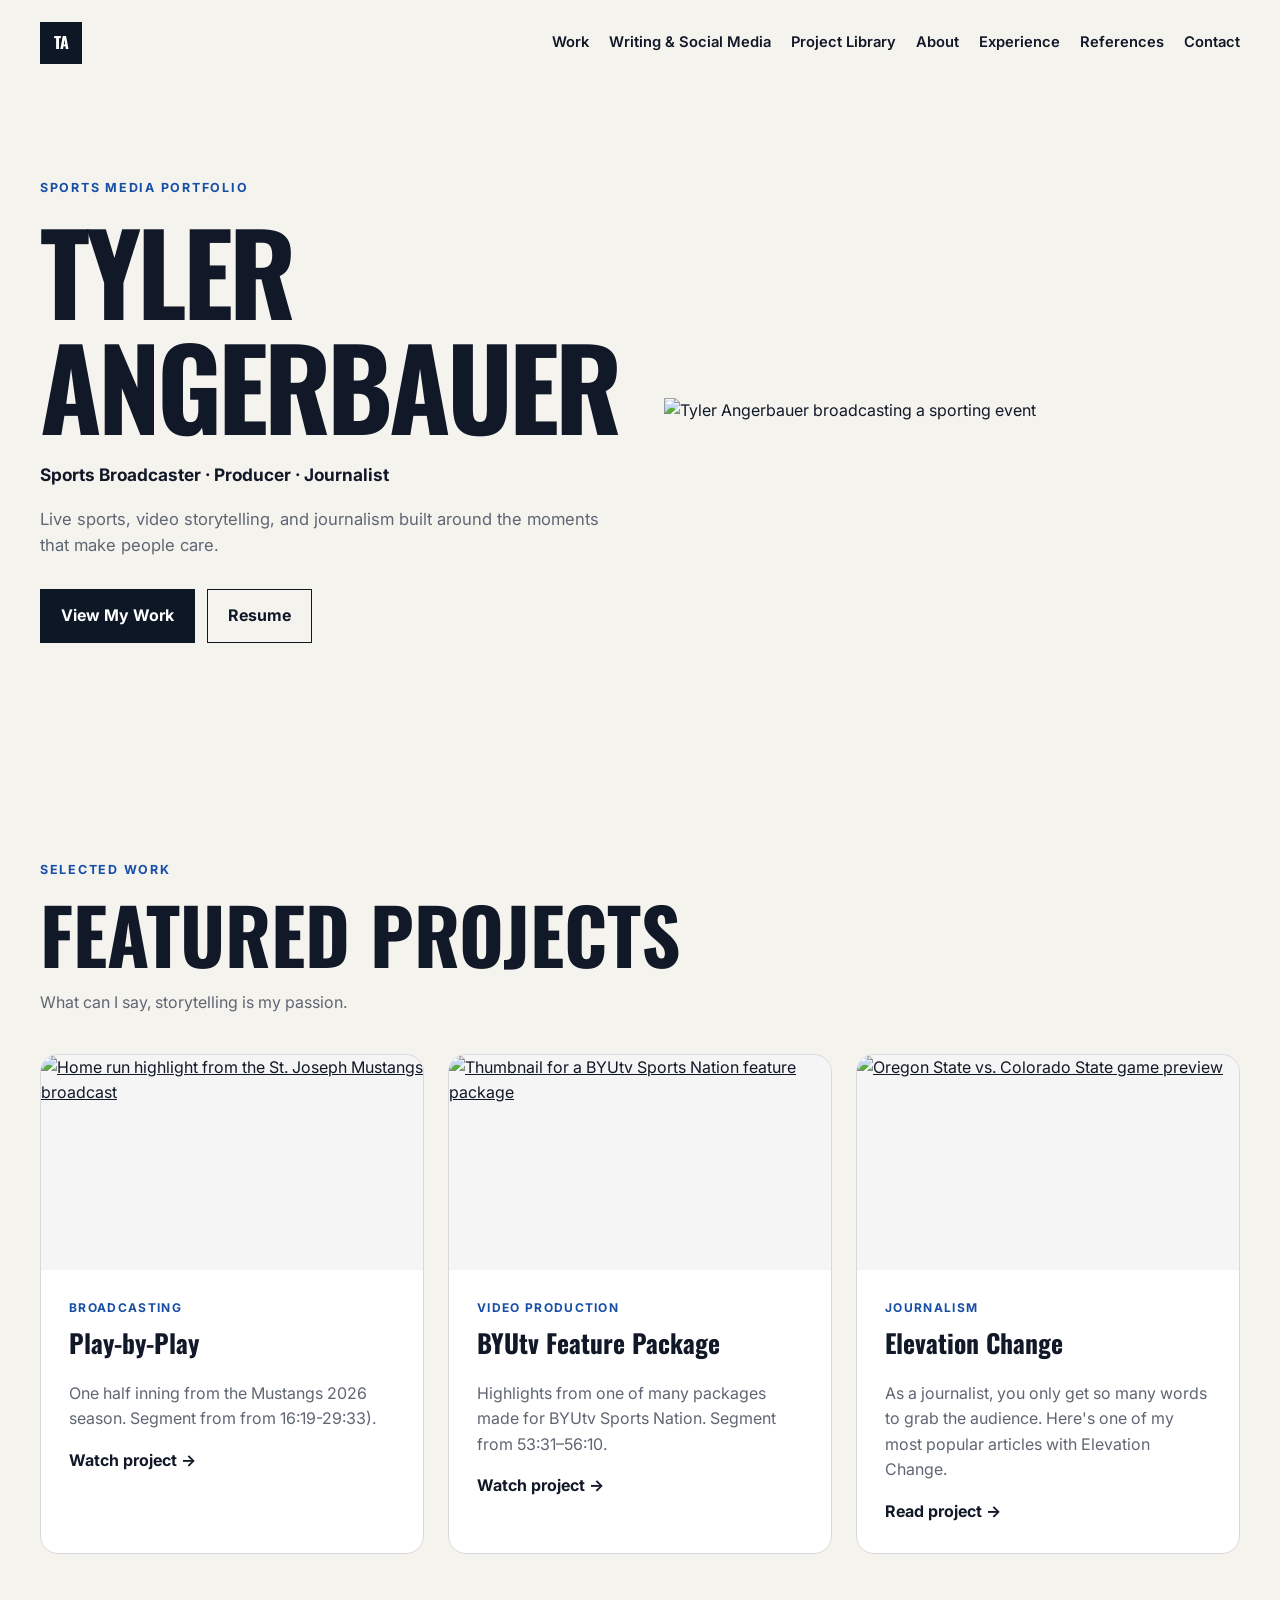
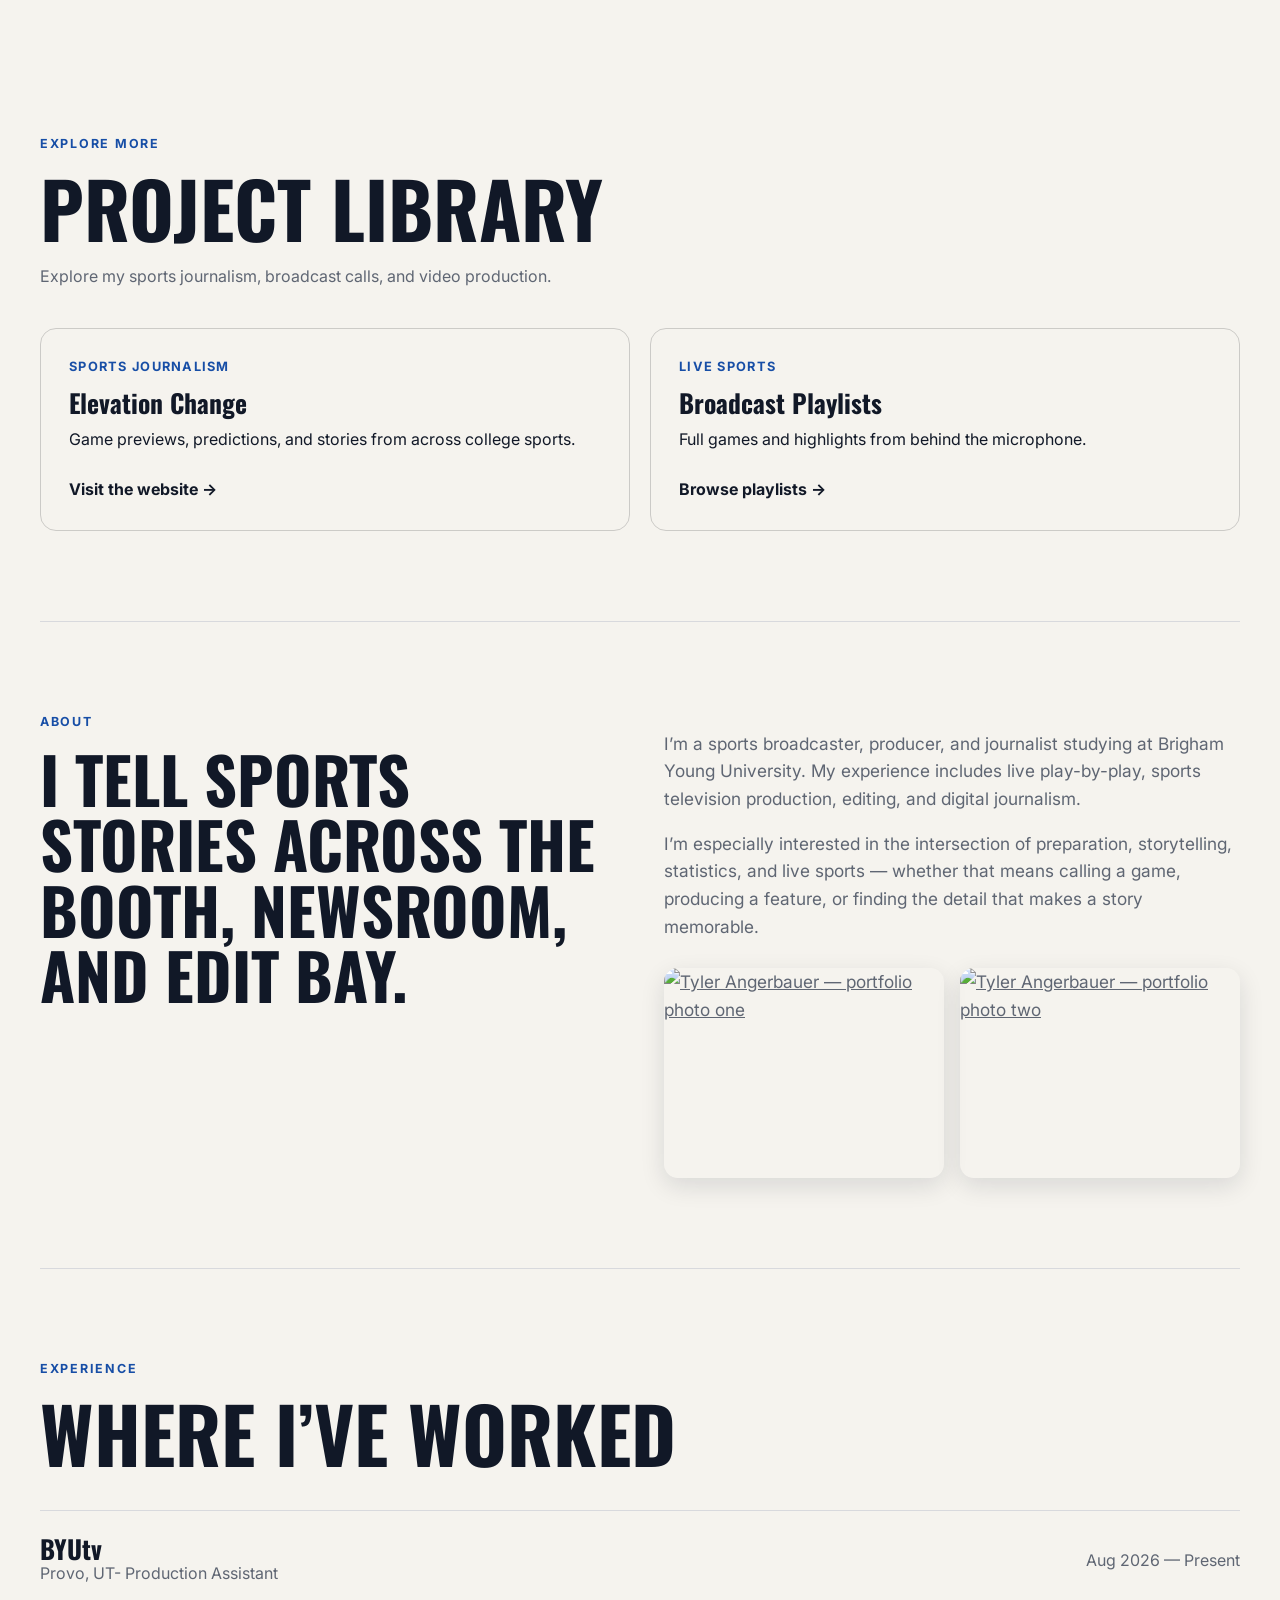
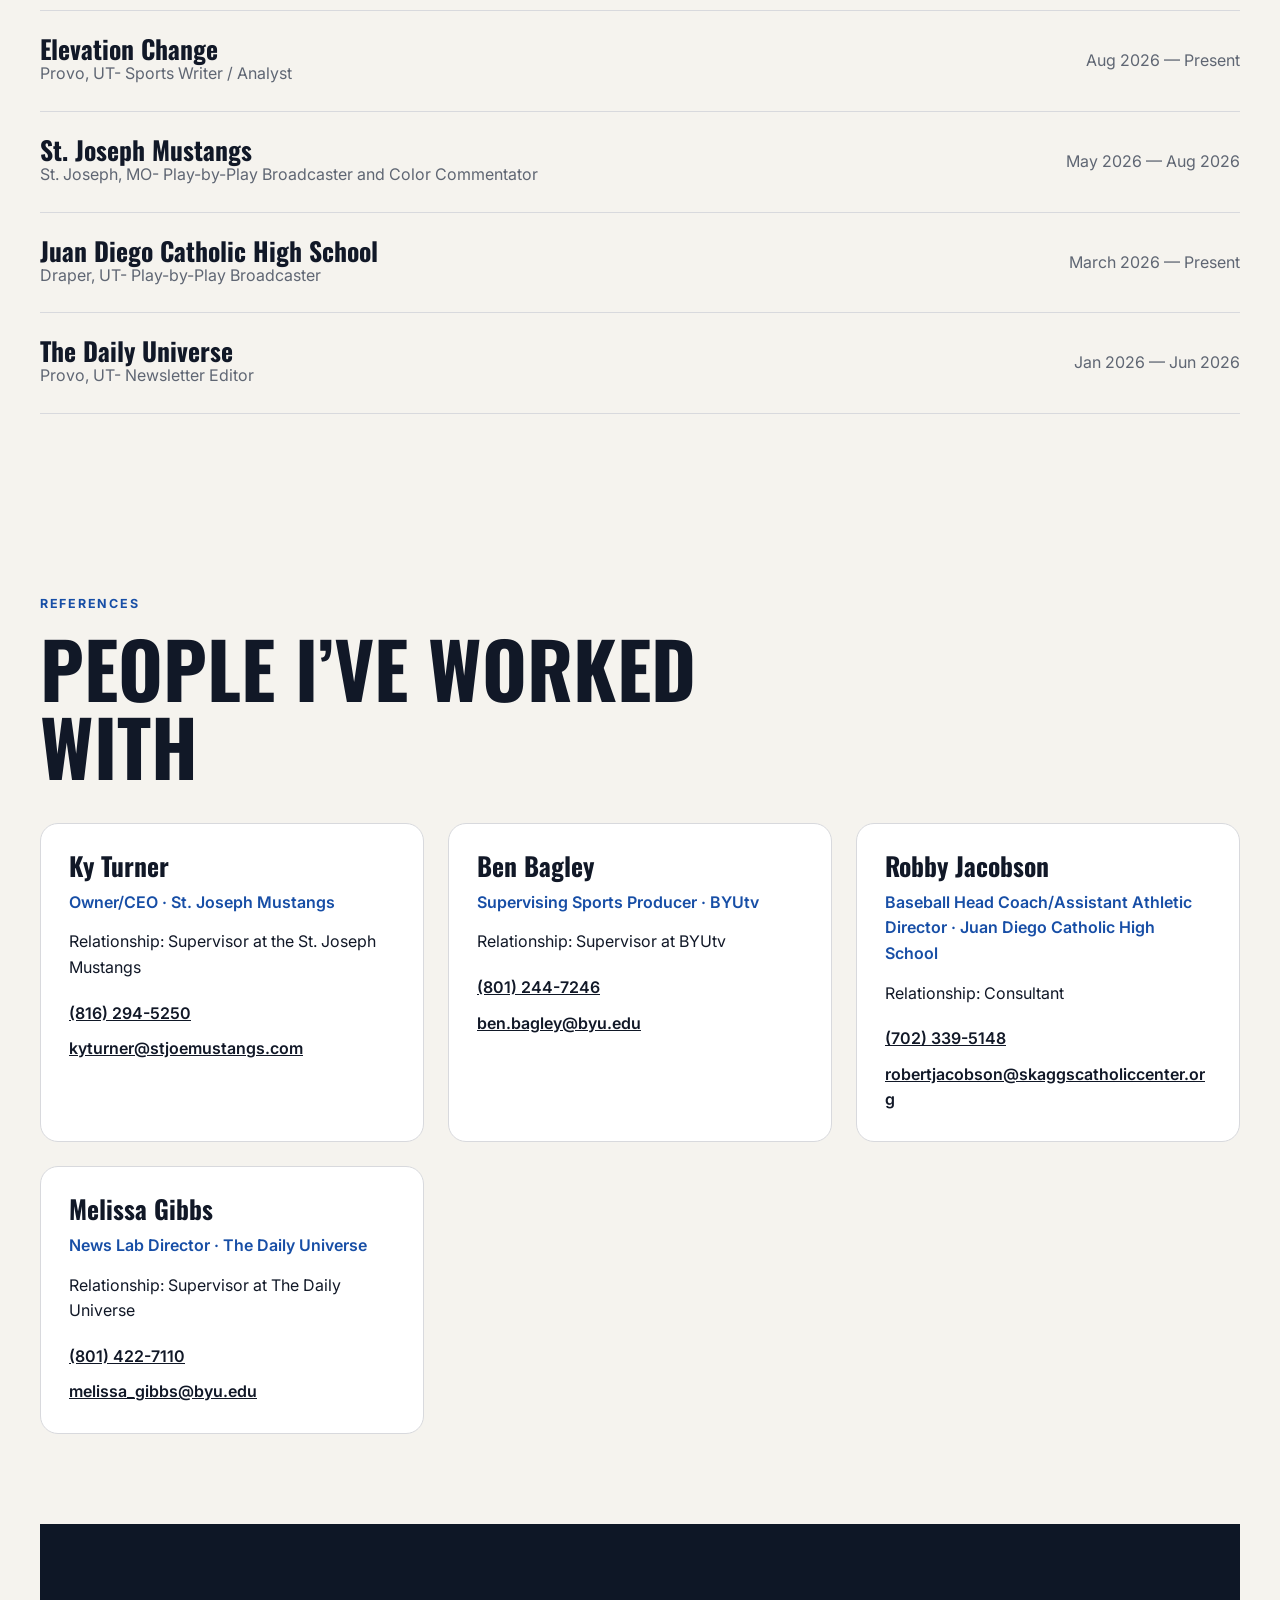
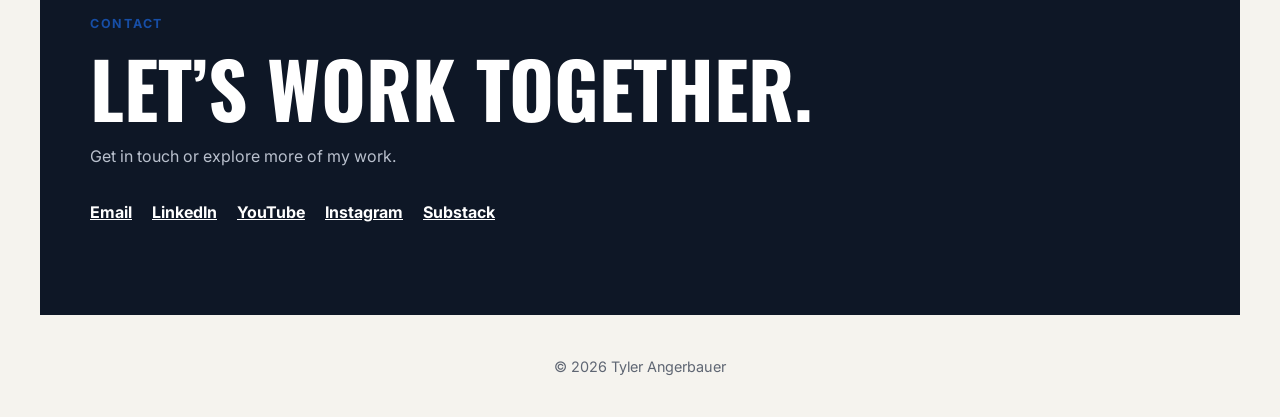
==== index.html @ b4c7467d "Update index.html" ====
<!DOCTYPE html>
<html lang="en">
<head>
  <meta charset="UTF-8" />
  <meta name="viewport" content="width=device-width, initial-scale=1.0" />
  <meta name="description" content="Tyler Angerbauer — sports broadcaster, producer, and journalist." />
  <title>Tyler Angerbauer | Sports Media Portfolio</title>
  <link rel="preconnect" href="https://fonts.googleapis.com">
  <link rel="preconnect" href="https://fonts.gstatic.com" crossorigin>
  <link href="https://fonts.googleapis.com/css2?family=Inter:wght@400;500;600;700&family=Oswald:wght@500;600;700&display=swap" rel="stylesheet">
  <link rel="stylesheet" href="styles.css" />

  <!-- NEW: LAYOUT FIXES AND PROJECT LIBRARY STYLES.
       These load after your existing styles.css. You can leave them here. -->
  <style>
    * { box-sizing: border-box; }
    html { scroll-behavior: smooth; }
    body { margin: 0; }
    main#top, .site-header, body > footer {
      width: min(1200px, calc(100% - 48px));
      max-width: 1200px;
      margin-inline: auto;
    }
    main#top > .section { width: 100%; max-width: none; margin-inline: 0; }
    .site-header { display: flex; align-items: center; justify-content: space-between; gap: 24px; }
    .nav { display: flex; flex-wrap: wrap; gap: 20px; }
    .hero { display: grid; grid-template-columns: minmax(0, 1fr) minmax(0, 1fr); align-items: center; gap: 48px; }
    .hero > * { min-width: 0; }
    img.hero-media { display: block; width: 100%; height: auto; min-height: 0; aspect-ratio: auto; align-self: center; }
    .hero-actions { display: flex; flex-wrap: wrap; gap: 12px; }
    .project-grid { display: grid; grid-template-columns: repeat(3, minmax(0, 1fr)); gap: 24px; }
    .project-grid > .project-card { min-width: 0; grid-column: auto; grid-row: auto; }
    .project-card > a { display: block; }
    img.project-image { display: block; width: 100%; height: auto; min-height: 0; aspect-ratio: 16 / 9; object-fit: contain; background: rgba(127,127,127,.08); }
    .about { display: grid; grid-template-columns: minmax(0, 1fr) minmax(0, 1fr); gap: 48px; }
    .library-grid { display: grid; grid-template-columns: repeat(2, minmax(0, 1fr)); gap: 20px; }
    .library-card { display: flex; flex-direction: column; align-items: flex-start; gap: 12px; padding: 28px; border: 1px solid rgba(127,127,127,.35); border-radius: 16px; }
    .library-card h3, .library-card p { margin: 0; }
    .library-card .project-type { font-size: .8rem; text-transform: uppercase; letter-spacing: .1em; }
    .library-card .text-link { margin-top: auto; padding-top: 12px; }
    .pending-link { opacity: .65; font-size: .9rem; }
    .contact-links { display: flex; flex-wrap: wrap; gap: 20px; }
    section[id] { scroll-margin-top: 100px; }
    @media (max-width: 820px) {
      main#top, .site-header, body > footer { width: calc(100% - 32px); }
      .hero, .about { grid-template-columns: 1fr; gap: 28px; }
      .project-grid, .library-grid { grid-template-columns: 1fr; }
      .site-header { flex-wrap: wrap; gap: 16px; }
      .nav { gap: 14px; }
      .library-card { padding: 24px; }
      img.hero-media { height: auto; aspect-ratio: auto; }
    }
    @media (prefers-reduced-motion: reduce) { html { scroll-behavior: auto; } }
    /* Three featured projects across on desktop */
#work .project-grid {
  display: grid;
  grid-template-columns: repeat(3, minmax(0, 1fr));
  gap: 24px;
}

#work .project-card {
  display: block;
  grid-column: auto;
  min-width: 0;
}

/* Fill each thumbnail frame by cropping the image */
#work img.project-image {
  width: 100%;
  height: auto;
  min-height: 0;
  aspect-ratio: 16 / 9;
  object-fit: cover;
  object-position: center;
}

/* Stack the projects on phones */
@media (max-width: 820px) {
  #work .project-grid {
    grid-template-columns: 1fr;
  }
}
  </style>
</head>
<body>
  <header class="site-header">
    <a class="brand" href="#top">TA</a>
    <nav class="nav" aria-label="Primary navigation">
      <a href="#work">Work</a>
      <!-- NEW: navigation link to the project library -->
      <a href="samples.html">Writing & Social Media</a>
      <a href="#library">Project Library</a>
      <a href="#about">About</a>
      <a href="#experience">Experience</a>
      <a href="#references">References</a>
      <a href="#contact">Contact</a>
    </nav>
  </header>

  <main id="top">
    <section class="hero section">
      <div class="hero-copy">
        <p class="eyebrow">Sports Media Portfolio</p>
        <h1>Tyler<br>Angerbauer</h1>
        <p class="hero-title">Sports Broadcaster · Producer · Journalist</p>
        <p class="hero-text">Live sports, video storytelling, and journalism built around the moments that make people care.</p>
        <div class="hero-actions">
          <a class="button primary" href="#work">View My Work</a>
          <a class="button secondary" href="Tyler-Angerbauer-Resume (6).pdf" target="_blank" rel="noopener noreferrer">Resume</a>
        </div>
      </div>
      <img class="hero-media" src="images/broadcaster.JPEG" alt="Tyler Angerbauer broadcasting a sporting event">
    </section><!-- FIXED: the hero ends here -->

    <section class="section" id="work">
      <div class="section-heading">
        <p class="eyebrow">Selected Work</p>
        <h2>Featured Projects</h2>
        <p>What can I say, storytelling is my passion.</p>
      </div>
      <div class="project-grid">
        <article class="project-card">
          <a href="https://www.youtube.com/live/yEDp2DZq9nQ?si=alsroyBDhRpE-U74&amp;t=1580" target="_blank" rel="noopener noreferrer">
            <img class="project-image" src="images/HR Trot.jpg" alt="Home run highlight from the St. Joseph Mustangs broadcast" loading="lazy">
          </a>
          <div class="project-copy">
            <p class="project-type">Broadcasting</p>
            <h3>Play-by-Play</h3>
            <p>One half inning from the Mustangs 2026 season. Segment from from 16:19-29:33).</p>
            <a href="https://www.youtube.com/live/yEDp2DZq9nQ?si=alsroyBDhRpE-U74&amp;t=1580" class="text-link" target="_blank" rel="noopener noreferrer">Watch project →</a>
          </div>
        </article>
        <article class="project-card">
          <a href="https://www.byutv.org/2ef67cce-7d24-4460-8469-f6d0db3b4888/could-college-gameday-be-coming-back-to-provo?player-open=true&amp;content-id=2ef67cce-7d24-4460-8469-f6d0db3b4888" target="_blank" rel="noopener noreferrer">
            <img class="project-image" src="Big12PR.png" alt="Thumbnail for a BYUtv Sports Nation feature package" loading="lazy">
          </a>
          <div class="project-copy">
            <p class="project-type">Video Production</p>
            <h3>BYUtv Feature Package</h3>
            <p>Highlights from one of many packages made for BYUtv Sports Nation. Segment from 53:31–56:10.</p>
            <a href="https://www.byutv.org/2ef67cce-7d24-4460-8469-f6d0db3b4888/could-college-gameday-be-coming-back-to-provo?player-open=true&amp;content-id=2ef67cce-7d24-4460-8469-f6d0db3b4888" class="text-link" target="_blank" rel="noopener noreferrer">Watch project →</a>
          </div>
        </article>
        <article class="project-card">
          <a href="https://elevationchange.co/game-of-the-week-oregon-state-colorado-state.html" target="_blank" rel="noopener noreferrer">
            <img class="project-image" src="Dam vs Ram.png" alt="Oregon State vs. Colorado State game preview" loading="lazy">
          </a>
          <div class="project-copy">
            <p class="project-type">Journalism</p>
            <h3>Elevation Change</h3>
            <p>As a journalist, you only get so many words to grab the audience. Here's one of my most popular articles with Elevation Change.</p>
            <a href="https://elevationchange.co/game-of-the-week-oregon-state-colorado-state.html" class="text-link" target="_blank" rel="noopener noreferrer">Read project →</a>
          </div>
        </article>
      </div>
    </section><!-- FIXED: Featured Projects ends here -->

    <!-- NEW SECTION: PROJECT LIBRARY. Edit these cards to update your links.
         To add a project, copy one complete <article> ... </article> block. -->
    <section class="section" id="library">
      <div class="section-heading">
        <p class="eyebrow">Explore More</p>
        <h2>Project Library</h2>
        <p>Explore my sports journalism, broadcast calls, and video production.</p>
      </div>
      <div class="library-grid">
        <article class="library-card">
          <p class="project-type">Sports Journalism</p>
          <h3>Elevation Change</h3>
          <p>Game previews, predictions, and stories from across college sports.</p>
          <a class="text-link" href="https://elevationchange.co/" target="_blank" rel="noopener noreferrer">Visit the website →</a>
        </article>
        <!-- <article class="library-card">
          <p class="project-type">Broadcasting</p>
          <h3>Demo Reel</h3>
          <p>A selection of my play-by-play calls and sports storytelling.</p>
           EDIT: Once your reel is ready, replace the span below with:
          <a class="text-link" href="PASTE_YOUR_DEMO_REEL_URL_HERE" target="_blank" rel="noopener noreferrer">Watch my reel →</a>
          
          <span class="pending-link">Reel coming soon</span> -->
        </article>
        <article class="library-card">
          <p class="project-type">Live Sports</p>
          <h3>Broadcast Playlists</h3>
          <p>Full games and highlights from behind the microphone.</p>
          <!-- EDIT: Replace the href below with your specific YouTube playlist URL.
               Until then, this opens the playlists tab on your channel. -->
          <a class="text-link" href="https://www.youtube.com/@tylerangerbauer/playlists" target="_blank" rel="noopener noreferrer">Browse playlists →</a>
        </article>
        <!-- <article class="library-card">
          <p class="project-type">Video Production</p>
          <h3>Production Playlist</h3>
          <p>Television packages, features, and editing work.</p>
           EDIT: Replace this span with the link below once you have a playlist:
          <a class="text-link" href="PASTE_YOUR_PRODUCTION_PLAYLIST_URL_HERE" target="_blank" rel="noopener noreferrer">Watch production work →</a>
          
          <span class="pending-link">Playlist coming soon</span> -->
        </article>
      </div>
    </section>
    <!-- END OF NEW PROJECT LIBRARY -->

<section class="section about" id="about">
  <div>
    <p class="eyebrow">About</p>
    <h2>I tell sports stories across the booth, newsroom, and edit bay.</h2>
  </div>

  <div class="about-copy">
    <p>
      I’m a sports broadcaster, producer, and journalist studying at
      Brigham Young University. My experience includes live play-by-play,
      sports television production, editing, and digital journalism.
    </p>

    <p>
      I’m especially interested in the intersection of preparation,
      storytelling, statistics, and live sports — whether that means
      calling a game, producing a feature, or finding the detail that
      makes a story memorable.
    </p>

    <!-- NEW: Photos below the About text -->
    <div class="about-photos">
      <a
        href="images/_DSC0718.jpeg"
        target="_blank"
        rel="noopener noreferrer"
        aria-label="Open first photo at full size"
      >
        <img
          src="images/_DSC0718.jpeg"
          alt="Tyler Angerbauer — portfolio photo one"
          loading="lazy"
        >
      </a>

      <a
        href="_DSC0731.jpg"
        target="_blank"
        rel="noopener noreferrer"
        aria-label="Open second photo at full size"
      >
        <img
          src="_DSC0731.jpg"
          alt="Tyler Angerbauer — portfolio photo two"
          loading="lazy"
        >
      </a>
    </div>
  </div>
</section>

    <section class="section" id="experience">
      <div class="section-heading">
        <p class="eyebrow">Experience</p>
        <h2>Where I’ve Worked</h2>
      </div>
      <div class="experience-list">
        <div class="experience-item"><div><h3>BYUtv</h3><p>Provo, UT- Production Assistant</p></div><span>Aug 2026 — Present</span></div>
        <div class="experience-item"><div><h3>Elevation Change</h3><p>Provo, UT- Sports Writer / Analyst</p></div><span>Aug 2026 — Present</span></div>
        <div class="experience-item"><div><h3>St. Joseph Mustangs</h3><p>St. Joseph, MO- Play-by-Play Broadcaster and Color Commentator</p></div><span>May 2026 — Aug 2026</span></div>
        <div class="experience-item"><div><h3>Juan Diego Catholic High School</h3><p>Draper, UT- Play-by-Play Broadcaster</p></div><span>March 2026 — Present</span></div>
        <div class="experience-item"><div><h3>The Daily Universe</h3><p>Provo, UT- Newsletter Editor</p></div><span>Jan 2026 — Jun 2026</span></div>
      </div>
    </section>

    <!-- REFERENCES SECTION -->
<section class="section" id="references">
  <div class="section-heading">
    <p class="eyebrow">References</p>
    <h2>People I’ve Worked With</h2>
  </div>

  <div class="references-grid">
    <!-- Reference 1 -->
    <article class="reference-card">
      <h3>Ky Turner</h3>
      <p class="reference-role">Owner/CEO · St. Joseph Mustangs</p>
      <p>Relationship: Supervisor at the St. Joseph Mustangs</p>

      <address>
        <a href="tel:+18015550123">(816) 294-5250</a>
        <a href="mailto:reference@example.com">
          kyturner@stjoemustangs.com
        </a>
      </address>
    </article>

    <!-- Reference 2 -->
    <article class="reference-card">
      <h3>Ben Bagley</h3>
      <p class="reference-role">Supervising Sports Producer · BYUtv</p>
      <p>Relationship: Supervisor at BYUtv</p>

      <address>
        <a href="tel:+18015550124">(801) 244-7246</a>
        <a href="mailto:reference2@example.com">
          ben.bagley@byu.edu
        </a>
      </address>
    </article>

    <!-- Reference 3 -->
    <article class="reference-card">
      <h3>Robby Jacobson</h3>
      <p class="reference-role">Baseball Head Coach/Assistant Athletic Director · Juan Diego Catholic High School</p>
      <p>Relationship: Consultant</p>

      <address>
        <a href="tel:+18015550125">(702) 339-5148</a>
        <a href="mailto:reference3@example.com">
          robertjacobson@skaggscatholiccenter.org
        </a>
      </address>
    </article>
    
     <!-- Reference 4 -->
    <article class="reference-card">
      <h3>Melissa Gibbs</h3>
      <p class="reference-role">News Lab Director · The Daily Universe</p>
      <p>Relationship: Supervisor at The Daily Universe</p>

      <address>
        <a href="tel:+18015550124">(801) 422-7110</a>
        <a href="mailto:reference2@example.com">
          melissa_gibbs@byu.edu
        </a>
      </address>
    </article>
  </div>
</section>

    <section class="section contact" id="contact">
      <p class="eyebrow">Contact</p>
      <h2>Let’s work together.</h2>
      <p>Get in touch or explore more of my work.</p>
      <div class="contact-links">
        <!-- FIXED: email links need mailto: -->
        <a href="mailto:ty.angerbauer@gmail.com">Email</a>
        <a href="https://www.linkedin.com/in/tyler-angerbauer-a2baa5304/" target="_blank" rel="noopener noreferrer">LinkedIn</a>
        <a href="https://www.youtube.com/@tylerangerbauer" target="_blank" rel="noopener noreferrer">YouTube</a>
        <a href="https://www.instagram.com/ty.angerbauer/" target="_blank" rel="noopener noreferrer">Instagram</a>
        <a href="https://substack.com/@tylerangerbauer" target="_blank" rel="noopener noreferrer">Substack</a>
      </div>
    </section>
  </main>
  <footer><p>© <span id="year"></span> Tyler Angerbauer</p></footer>
  <script src="script.js"></script>
  <script>document.getElementById('year').textContent = new Date().getFullYear();</script>
</body>
</html>
<!-- Portfolio ready for publishing -->
---- styles.css ----
/* =========================================================
   TYLER ANGERBAUER PORTFOLIO
   Most visual changes can be made in the VARIABLES section.
   ========================================================= */

:root {
  --bg: #f5f3ee;
  --surface: #ffffff;
  --text: #111827;
  --muted: #5f6673;
  --accent: #174ea6;
  --line: #d8d9dd;
  --dark: #0e1726;
  --max-width: 1180px;
  --radius: 18px;
}

* {
  box-sizing: border-box;
}

html {
  scroll-behavior: smooth;
}

body {
  margin: 0;
  background: var(--bg);
  color: var(--text);
  font-family: "Inter", Arial, sans-serif;
  line-height: 1.6;
}

a {
  color: inherit;
}

img {
  max-width: 100%;
  display: block;
}

.site-header {
  width: min(calc(100% - 40px), var(--max-width));
  margin: 0 auto;
  padding: 22px 0;
  display: flex;
  align-items: center;
  justify-content: space-between;
  position: relative;
  z-index: 10;
}

.brand {
  width: 42px;
  height: 42px;
  display: grid;
  place-items: center;
  background: var(--dark);
  color: white;
  text-decoration: none;
  font-family: "Oswald", sans-serif;
  font-weight: 700;
}

.nav {
  display: flex;
  gap: 28px;
}

.nav a {
  text-decoration: none;
  font-size: 0.92rem;
  font-weight: 600;
}

.section {
  width: min(calc(100% - 40px), var(--max-width));
  margin: 0 auto;
  padding: 90px 0;
}

.hero {
  min-height: 76vh;
  display: grid;
  grid-template-columns: 1.05fr 0.95fr;
  align-items: center;
  gap: 64px;
  padding-top: 55px;
}

.eyebrow {
  margin: 0 0 14px;
  text-transform: uppercase;
  letter-spacing: 0.14em;
  font-size: 0.78rem;
  font-weight: 700;
  color: var(--accent);
}

h1,
h2,
h3 {
  font-family: "Oswald", Arial, sans-serif;
  margin-top: 0;
  line-height: 1.02;
}

h1 {
  margin-bottom: 20px;
  font-size: clamp(7rem, 4.8vw, 4rem);
  text-transform: uppercase;
  letter-spacing: -0.035em;
}

h2 {
  margin-bottom: 18px;
  font-size: clamp(2.6rem, 6vw, 4.8rem);
  text-transform: uppercase;
}

h3 {
  font-size: 1.6rem;
}

.hero-title {
  font-weight: 700;
  font-size: 1.08rem;
}

.hero-text {
  max-width: 580px;
  color: var(--muted);
  font-size: 1.04rem;
}

.hero-actions {
  display: flex;
  flex-wrap: wrap;
  gap: 12px;
  margin-top: 30px;
}

.button {
  display: inline-block;
  padding: 13px 20px;
  border: 1px solid var(--dark);
  text-decoration: none;
  font-weight: 700;
  transition: 0.2s ease;
}

.button.primary {
  background: var(--dark);
  color: white;
}

.button:hover {
  transform: translateY(-2px);
}

.placeholder-media {
  display: grid;
  place-items: center;
  min-height: 360px;
  padding: 30px;
  text-align: center;
  background:
    linear-gradient(135deg, rgba(23,78,166,0.12), rgba(14,23,38,0.08)),
    var(--surface);
  border: 1px solid var(--line);
  color: var(--muted);
}

.hero-media {
  aspect-ratio: 4 / 5;
}

.section-heading {
  max-width: 720px;
  margin-bottom: 38px;
}

.section-heading > p:last-child {
  color: var(--muted);
}

.project-grid {
  display: grid;
  grid-template-columns: repeat(2, 1fr);
  gap: 24px;
}

.project-card {
  overflow: hidden;
  background: var(--surface);
  border: 1px solid var(--line);
  border-radius: var(--radius);
}

.project-card.featured {
  grid-column: span 2;
  display: grid;
  grid-template-columns: 1.25fr 0.75fr;
}

.project-image {
  min-height: 260px;
}

.project-card.featured .project-image {
  min-height: 430px;
}

.project-copy {
  padding: 28px;
}

.project-type {
  margin-top: 0;
  color: var(--accent);
  text-transform: uppercase;
  letter-spacing: 0.11em;
  font-size: 0.75rem;
  font-weight: 700;
}

.project-copy p:not(.project-type) {
  color: var(--muted);
}

.text-link {
  font-weight: 700;
  text-decoration: none;
}

.category-grid {
  margin-top: 65px;
  display: grid;
  grid-template-columns: repeat(3, 1fr);
  gap: 1px;
  background: var(--line);
  border: 1px solid var(--line);
}

.category-card {
  padding: 35px;
  background: var(--bg);
}

.category-number {
  display: block;
  margin-bottom: 40px;
  color: var(--accent);
  font-weight: 700;
}

.category-card p {
  color: var(--muted);
}

.about {
  border-top: 1px solid var(--line);
  border-bottom: 1px solid var(--line);
  display: grid;
  grid-template-columns: 1fr 1fr;
  gap: 70px;
}

.about h2 {
  font-size: clamp(2.6rem, 5vw, 4.2rem);
}

.about-copy {
  font-size: 1.08rem;
  color: var(--muted);
}

.experience-list {
  border-top: 1px solid var(--line);
}

.experience-item {
  display: flex;
  align-items: center;
  justify-content: space-between;
  gap: 30px;
  padding: 24px 0;
  border-bottom: 1px solid var(--line);
}

.experience-item h3,
.experience-item p {
  margin: 0;
}

.experience-item p,
.experience-item span {
  color: var(--muted);
}

.contact {
  background: var(--dark);
  color: white;
  width: 100%;
  max-width: none;
  padding-left: max(20px, calc((100vw - var(--max-width)) / 2));
  padding-right: max(20px, calc((100vw - var(--max-width)) / 2));
}

.contact p:not(.eyebrow) {
  color: #b9c0cd;
}

.contact-links {
  display: flex;
  flex-wrap: wrap;
  gap: 22px;
  margin-top: 30px;
}

.contact-links a {
  color: white;
  font-weight: 700;
}

footer {
  padding: 25px 20px;
  text-align: center;
  color: var(--muted);
  font-size: 0.9rem;
}

@media (max-width: 820px) {
  .nav {
    gap: 15px;
    font-size: 0.84rem;
  }

  .hero,
  .about {
    grid-template-columns: 1fr;
  }

  .hero {
    gap: 36px;
  }

  .hero-media {
    aspect-ratio: 16 / 10;
  }

  .project-grid,
  .category-grid {
    grid-template-columns: 1fr;
  }

  .project-card.featured {
    grid-column: auto;
    grid-template-columns: 1fr;
  }

  .project-card.featured .project-image {
    min-height: 280px;
  }
}

@media (max-width: 560px) {
  .site-header {
    align-items: flex-start;
  }

  .nav {
    display: grid;
    grid-template-columns: repeat(2, auto);
    gap: 6px 14px;
  }

  .section {
    padding: 65px 0;
  }

  h1 {
    font-size: 4rem;
  }

  .experience-item {
    align-items: flex-start;
    flex-direction: column;
    gap: 5px;
  }
}
/* Photos beneath the About text */
.about-photos {
  display: grid;
  grid-template-columns: repeat(2, minmax(0, 1fr));
  gap: 16px;
  margin-top: 28px;
}

.about-photos a {
  display: block;
  overflow: hidden;
  border-radius: 14px;
  box-shadow: 0 8px 24px rgba(14, 23, 38, 0.12);
}

.about-photos img {
  display: block;
  width: 100%;
  height: auto;
  transition: transform 0.25s ease;
}

.about-photos a:hover img {
  transform: scale(1.04);
}

.about-photos a:focus-visible {
  outline: 3px solid var(--accent);
  outline-offset: 4px;
}

@media (max-width: 560px) {
  .about-photos {
    grid-template-columns: 1fr;
  }
}

@media (prefers-reduced-motion: reduce) {
  .about-photos img {
    transition: none;
  }

  .about-photos a:hover img {
    transform: none;
  }
}
.about-photos a {
  aspect-ratio: 4 / 3;
}

.about-photos img {
  width: 100%;
  height: 100%;
  object-fit: cover;
  object-position: center;
}
.references-grid {
  display: grid;
  grid-template-columns: repeat(3, minmax(0, 1fr));
  gap: 24px;
}

.reference-card {
  min-width: 0;
  padding: 28px;
  background: var(--surface);
  border: 1px solid var(--line);
  border-radius: var(--radius);
}

.reference-card h3 {
  margin-bottom: 12px;
}

.reference-role {
  color: var(--accent);
  font-weight: 600;
}

.reference-card p {
  margin: 0 0 14px;
}

.reference-card address {
  display: flex;
  flex-direction: column;
  gap: 10px;
  margin-top: 20px;
  font-style: normal;
}

.reference-card address a {
  font-weight: 600;
  overflow-wrap: anywhere;
}

@media (max-width: 820px) {
  .references-grid {
    grid-template-columns: 1fr;
  }
}
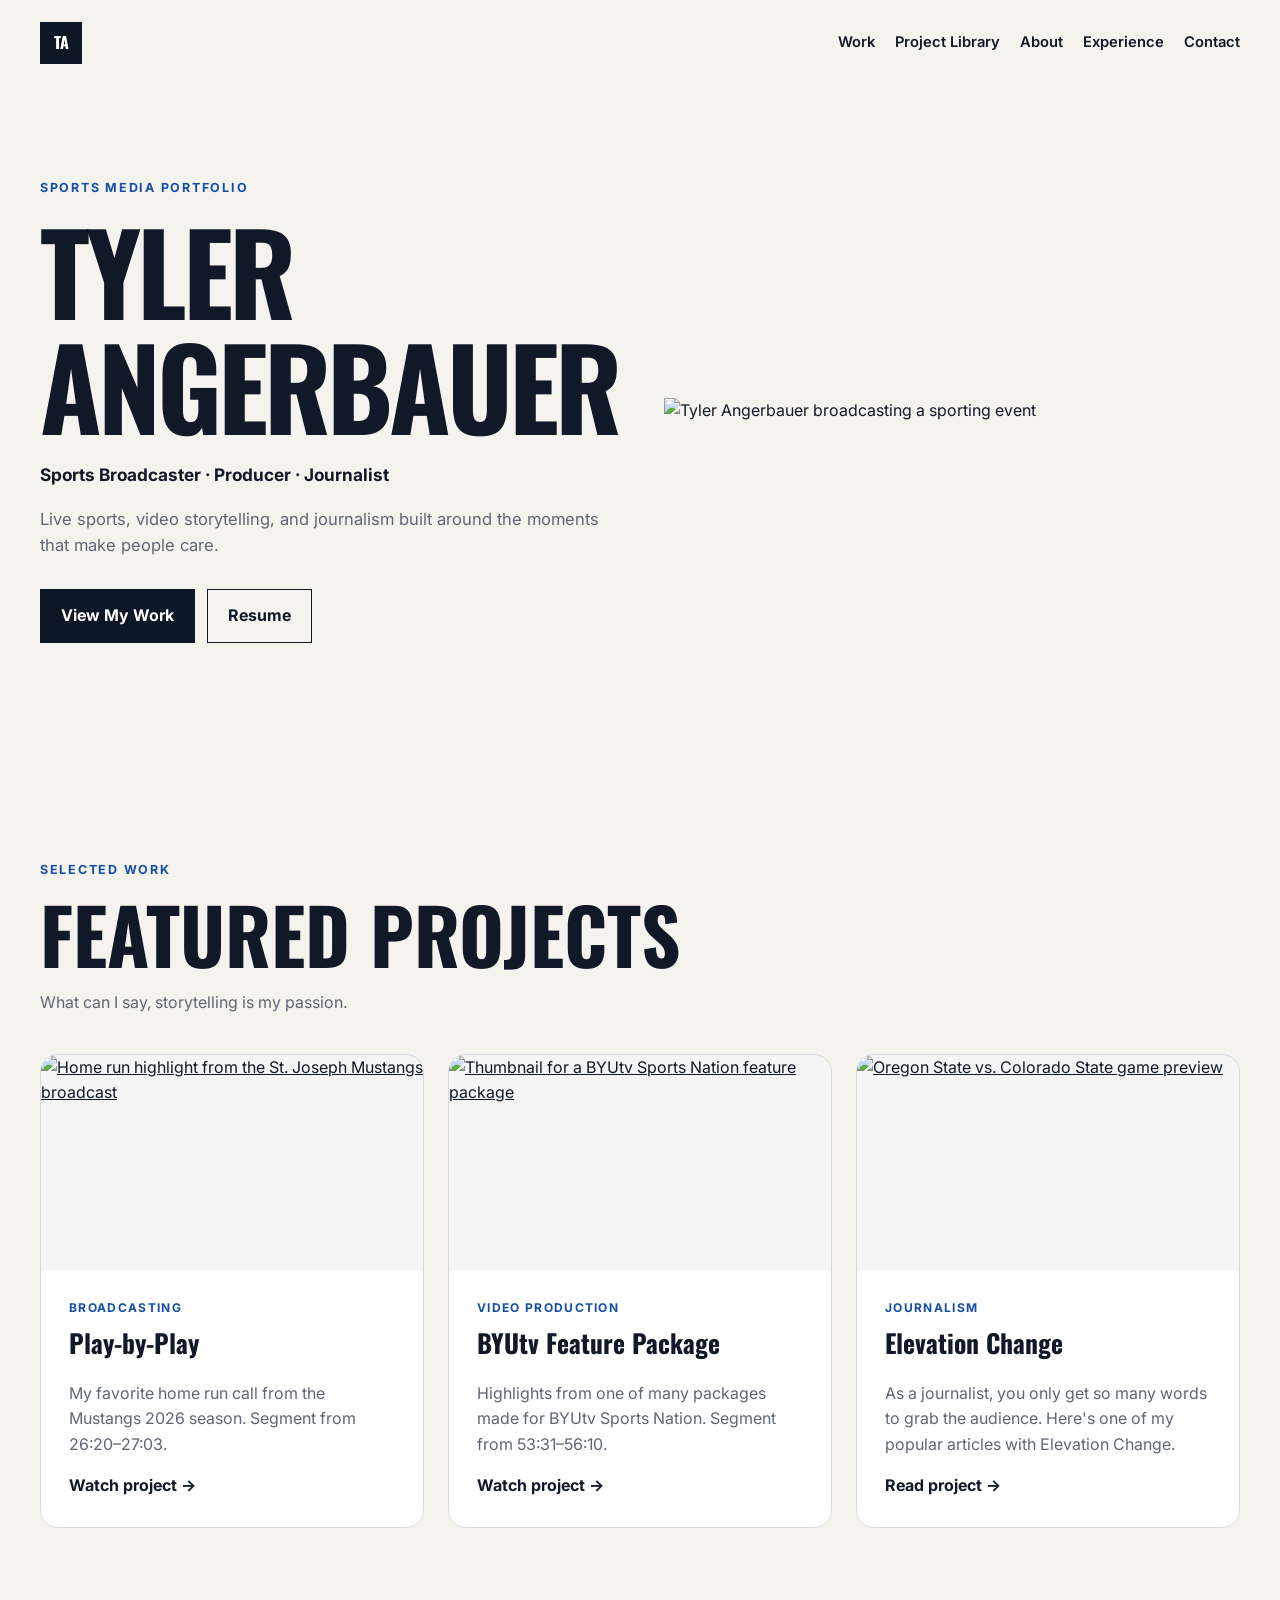
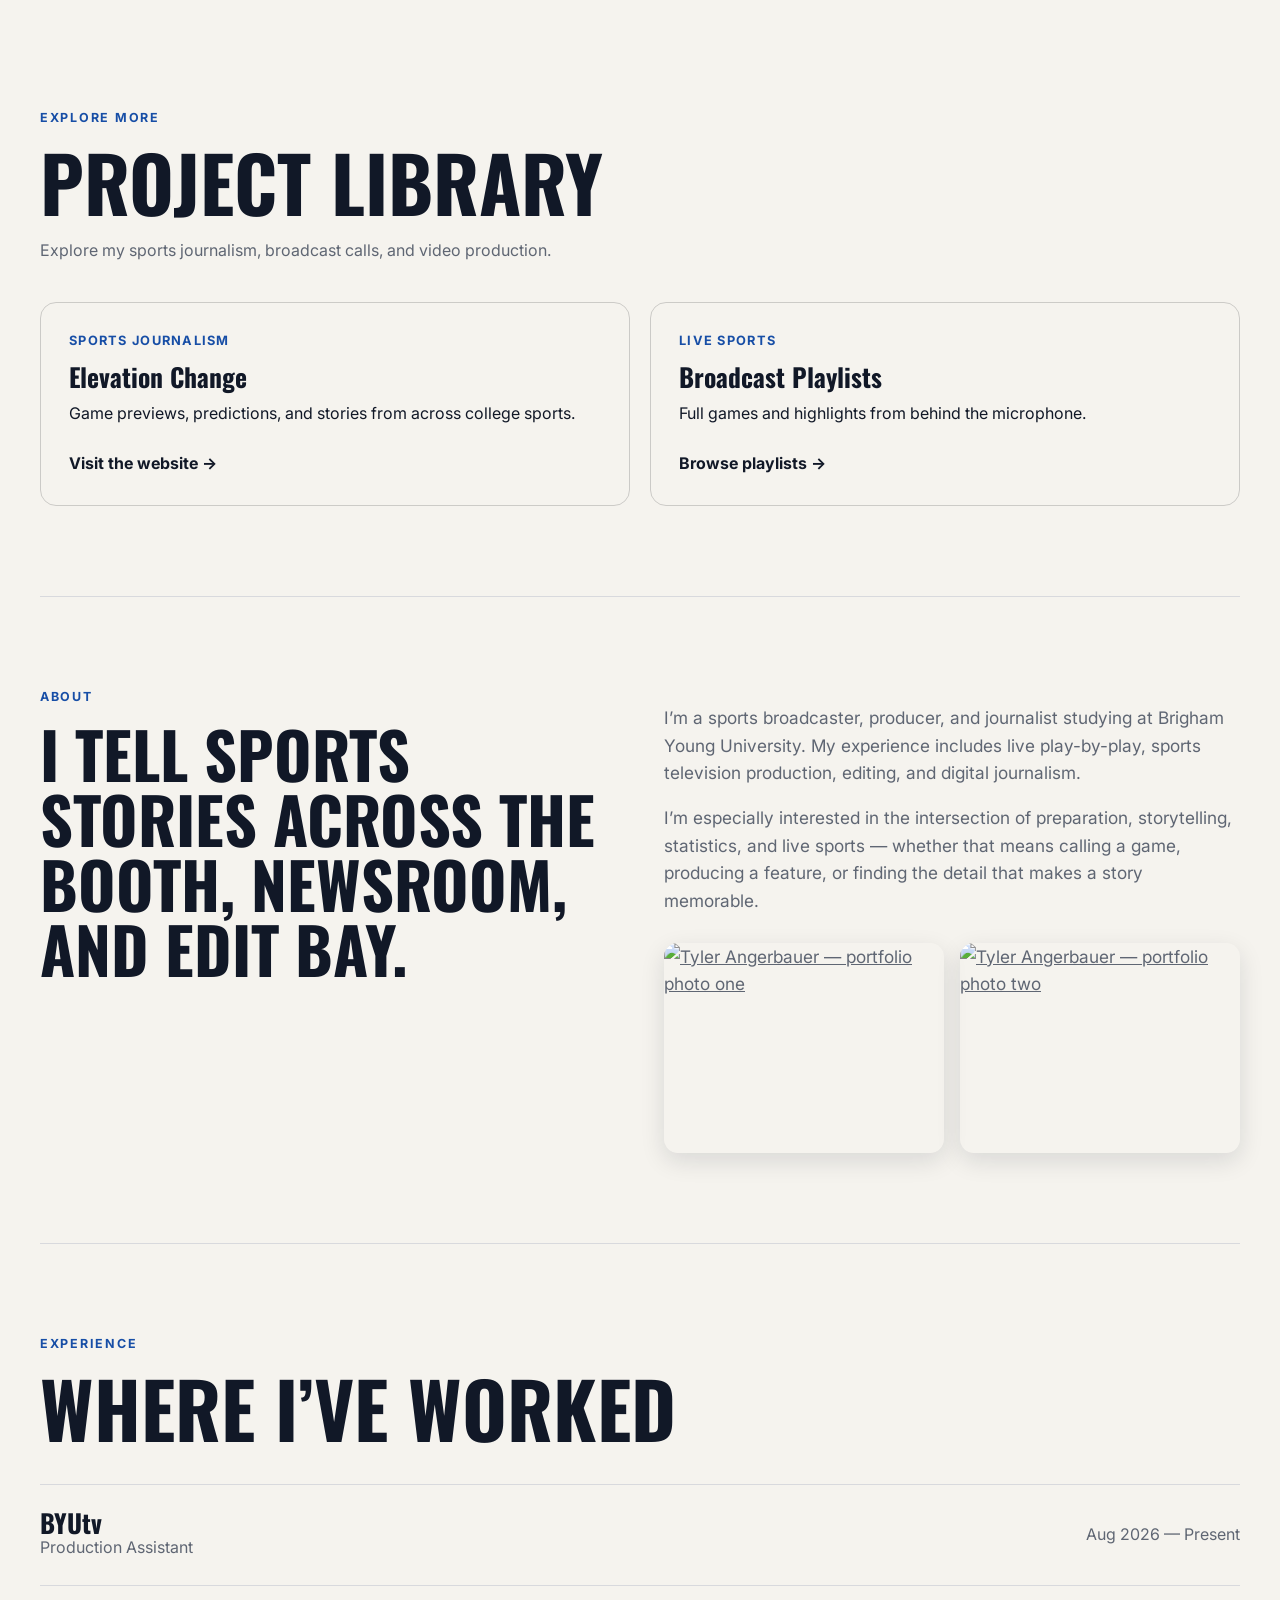
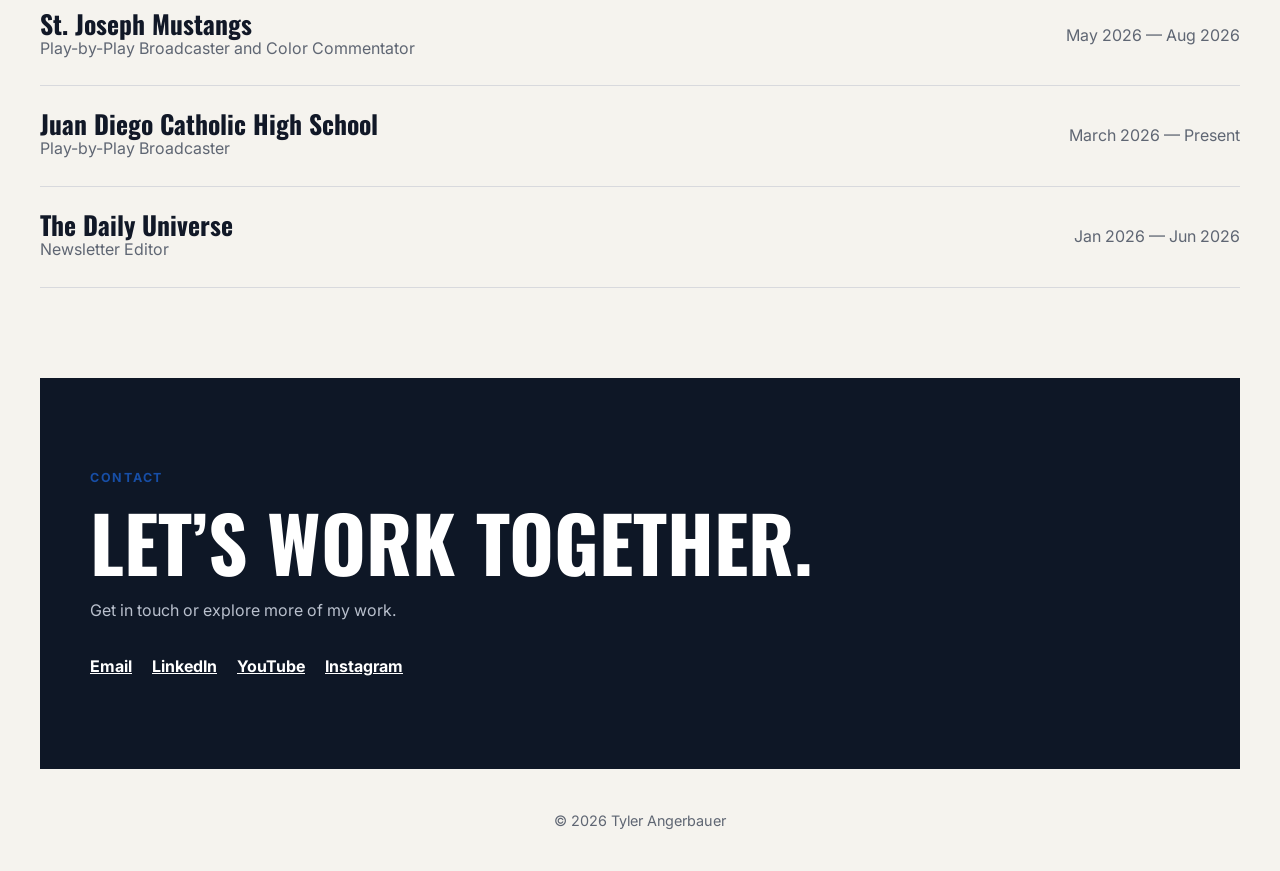
==== commit e4bde4c4: "Update index.html" ====
--- a/index.html
+++ b/index.html
@@ -88,11 +88,9 @@
     <nav class="nav" aria-label="Primary navigation">
       <a href="#work">Work</a>
       <!-- NEW: navigation link to the project library -->
-      <a href="samples.html">Writing & Social Media</a>
       <a href="#library">Project Library</a>
       <a href="#about">About</a>
       <a href="#experience">Experience</a>
-      <a href="#references">References</a>
       <a href="#contact">Contact</a>
     </nav>
   </header>
@@ -106,7 +104,7 @@
         <p class="hero-text">Live sports, video storytelling, and journalism built around the moments that make people care.</p>
         <div class="hero-actions">
           <a class="button primary" href="#work">View My Work</a>
-          <a class="button secondary" href="Tyler-Angerbauer-Resume (6).pdf" target="_blank" rel="noopener noreferrer">Resume</a>
+          <a class="button secondary" href="Tyler-Angerbauer-Resume-Final.pdf" target="_blank" rel="noopener noreferrer">Resume</a>
         </div>
       </div>
       <img class="hero-media" src="images/broadcaster.JPEG" alt="Tyler Angerbauer broadcasting a sporting event">
@@ -126,13 +124,13 @@
           <div class="project-copy">
             <p class="project-type">Broadcasting</p>
             <h3>Play-by-Play</h3>
-            <p>One half inning from the Mustangs 2026 season. Segment from from 16:19-29:33).</p>
+            <p>My favorite home run call from the Mustangs 2026 season. Segment from 26:20–27:03.</p>
             <a href="https://www.youtube.com/live/yEDp2DZq9nQ?si=alsroyBDhRpE-U74&amp;t=1580" class="text-link" target="_blank" rel="noopener noreferrer">Watch project →</a>
           </div>
         </article>
         <article class="project-card">
           <a href="https://www.byutv.org/2ef67cce-7d24-4460-8469-f6d0db3b4888/could-college-gameday-be-coming-back-to-provo?player-open=true&amp;content-id=2ef67cce-7d24-4460-8469-f6d0db3b4888" target="_blank" rel="noopener noreferrer">
-            <img class="project-image" src="Big12PR.png" alt="Thumbnail for a BYUtv Sports Nation feature package" loading="lazy">
+            <img class="project-image" src="images/Big12PR.png" alt="Thumbnail for a BYUtv Sports Nation feature package" loading="lazy">
           </a>
           <div class="project-copy">
             <p class="project-type">Video Production</p>
@@ -143,12 +141,12 @@
         </article>
         <article class="project-card">
           <a href="https://elevationchange.co/game-of-the-week-oregon-state-colorado-state.html" target="_blank" rel="noopener noreferrer">
-            <img class="project-image" src="Dam vs Ram.png" alt="Oregon State vs. Colorado State game preview" loading="lazy">
+            <img class="project-image" src="images/AdobeStock_434991933_Editorial_Use_Only.jpeg" alt="Oregon State vs. Colorado State game preview" loading="lazy">
           </a>
           <div class="project-copy">
             <p class="project-type">Journalism</p>
             <h3>Elevation Change</h3>
-            <p>As a journalist, you only get so many words to grab the audience. Here's one of my most popular articles with Elevation Change.</p>
+            <p>As a journalist, you only get so many words to grab the audience. Here's one of my popular articles with Elevation Change.</p>
             <a href="https://elevationchange.co/game-of-the-week-oregon-state-colorado-state.html" class="text-link" target="_blank" rel="noopener noreferrer">Read project →</a>
           </div>
         </article>
@@ -223,26 +221,26 @@
     <!-- NEW: Photos below the About text -->
     <div class="about-photos">
       <a
-        href="images/_DSC0718.jpeg"
+        href="images/_DSC0789.jpg"
         target="_blank"
         rel="noopener noreferrer"
         aria-label="Open first photo at full size"
       >
         <img
-          src="images/_DSC0718.jpeg"
+          src="images/_DSC0789.jpg"
           alt="Tyler Angerbauer — portfolio photo one"
           loading="lazy"
         >
       </a>
 
       <a
-        href="_DSC0731.jpg"
+        href="images/_DSC0731.jpg"
         target="_blank"
         rel="noopener noreferrer"
         aria-label="Open second photo at full size"
       >
         <img
-          src="_DSC0731.jpg"
+          src="images/_DSC0731.jpg"
           alt="Tyler Angerbauer — portfolio photo two"
           loading="lazy"
         >
@@ -257,79 +255,12 @@
         <h2>Where I’ve Worked</h2>
       </div>
       <div class="experience-list">
-        <div class="experience-item"><div><h3>BYUtv</h3><p>Provo, UT- Production Assistant</p></div><span>Aug 2026 — Present</span></div>
-        <div class="experience-item"><div><h3>Elevation Change</h3><p>Provo, UT- Sports Writer / Analyst</p></div><span>Aug 2026 — Present</span></div>
-        <div class="experience-item"><div><h3>St. Joseph Mustangs</h3><p>St. Joseph, MO- Play-by-Play Broadcaster and Color Commentator</p></div><span>May 2026 — Aug 2026</span></div>
-        <div class="experience-item"><div><h3>Juan Diego Catholic High School</h3><p>Draper, UT- Play-by-Play Broadcaster</p></div><span>March 2026 — Present</span></div>
-        <div class="experience-item"><div><h3>The Daily Universe</h3><p>Provo, UT- Newsletter Editor</p></div><span>Jan 2026 — Jun 2026</span></div>
+        <div class="experience-item"><div><h3>BYUtv</h3><p>Production Assistant</p></div><span>Aug 2026 — Present</span></div>
+        <div class="experience-item"><div><h3>St. Joseph Mustangs</h3><p>Play-by-Play Broadcaster and Color Commentator</p></div><span>May 2026 — Aug 2026</span></div>
+        <div class="experience-item"><div><h3>Juan Diego Catholic High School</h3><p>Play-by-Play Broadcaster</p></div><span>March 2026 — Present</span></div>
+        <div class="experience-item"><div><h3>The Daily Universe</h3><p>Newsletter Editor</p></div><span>Jan 2026 — Jun 2026</span></div>
       </div>
     </section>
-
-    <!-- REFERENCES SECTION -->
-<section class="section" id="references">
-  <div class="section-heading">
-    <p class="eyebrow">References</p>
-    <h2>People I’ve Worked With</h2>
-  </div>
-
-  <div class="references-grid">
-    <!-- Reference 1 -->
-    <article class="reference-card">
-      <h3>Ky Turner</h3>
-      <p class="reference-role">Owner/CEO · St. Joseph Mustangs</p>
-      <p>Relationship: Supervisor at the St. Joseph Mustangs</p>
-
-      <address>
-        <a href="tel:+18015550123">(816) 294-5250</a>
-        <a href="mailto:reference@example.com">
-          kyturner@stjoemustangs.com
-        </a>
-      </address>
-    </article>
-
-    <!-- Reference 2 -->
-    <article class="reference-card">
-      <h3>Ben Bagley</h3>
-      <p class="reference-role">Supervising Sports Producer · BYUtv</p>
-      <p>Relationship: Supervisor at BYUtv</p>
-
-      <address>
-        <a href="tel:+18015550124">(801) 244-7246</a>
-        <a href="mailto:reference2@example.com">
-          ben.bagley@byu.edu
-        </a>
-      </address>
-    </article>
-
-    <!-- Reference 3 -->
-    <article class="reference-card">
-      <h3>Robby Jacobson</h3>
-      <p class="reference-role">Baseball Head Coach/Assistant Athletic Director · Juan Diego Catholic High School</p>
-      <p>Relationship: Consultant</p>
-
-      <address>
-        <a href="tel:+18015550125">(702) 339-5148</a>
-        <a href="mailto:reference3@example.com">
-          robertjacobson@skaggscatholiccenter.org
-        </a>
-      </address>
-    </article>
-    
-     <!-- Reference 4 -->
-    <article class="reference-card">
-      <h3>Melissa Gibbs</h3>
-      <p class="reference-role">News Lab Director · The Daily Universe</p>
-      <p>Relationship: Supervisor at The Daily Universe</p>
-
-      <address>
-        <a href="tel:+18015550124">(801) 422-7110</a>
-        <a href="mailto:reference2@example.com">
-          melissa_gibbs@byu.edu
-        </a>
-      </address>
-    </article>
-  </div>
-</section>
 
     <section class="section contact" id="contact">
       <p class="eyebrow">Contact</p>
@@ -341,7 +272,6 @@
         <a href="https://www.linkedin.com/in/tyler-angerbauer-a2baa5304/" target="_blank" rel="noopener noreferrer">LinkedIn</a>
         <a href="https://www.youtube.com/@tylerangerbauer" target="_blank" rel="noopener noreferrer">YouTube</a>
         <a href="https://www.instagram.com/ty.angerbauer/" target="_blank" rel="noopener noreferrer">Instagram</a>
-        <a href="https://substack.com/@tylerangerbauer" target="_blank" rel="noopener noreferrer">Substack</a>
       </div>
     </section>
   </main>
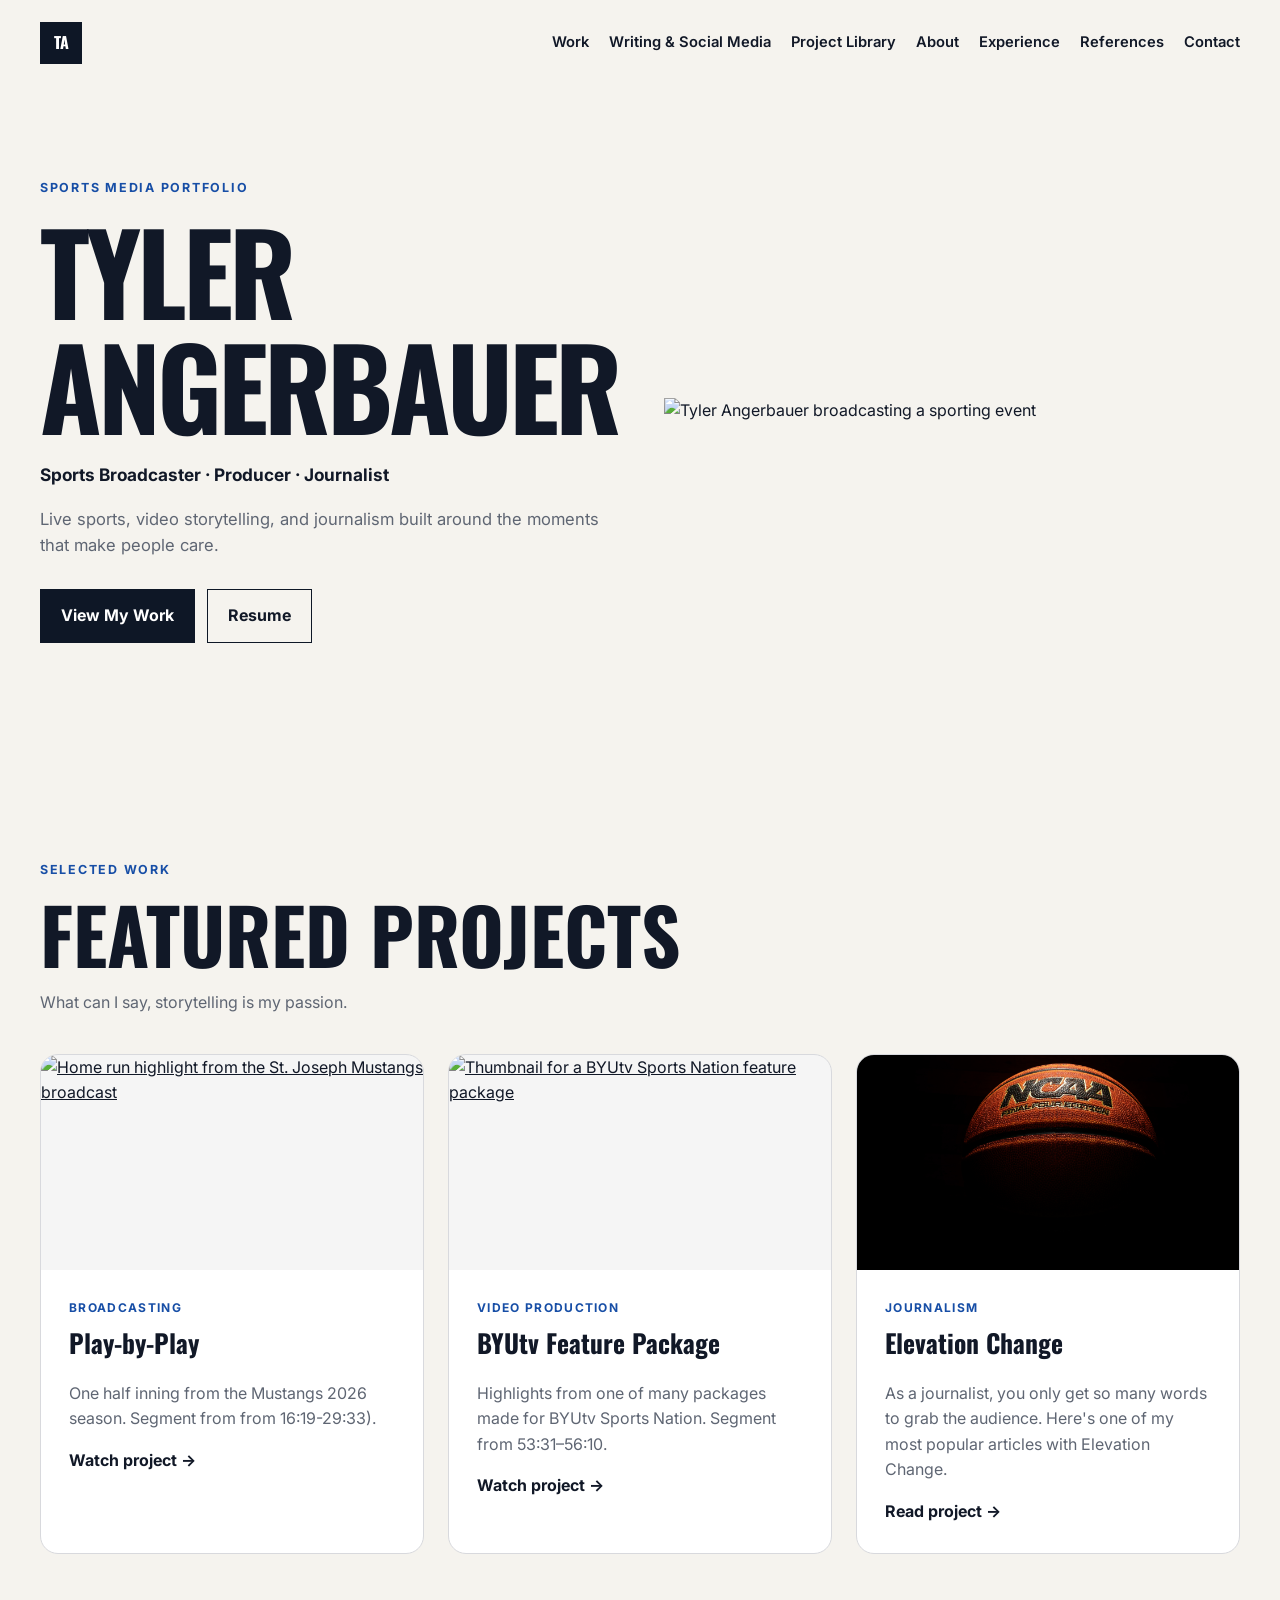
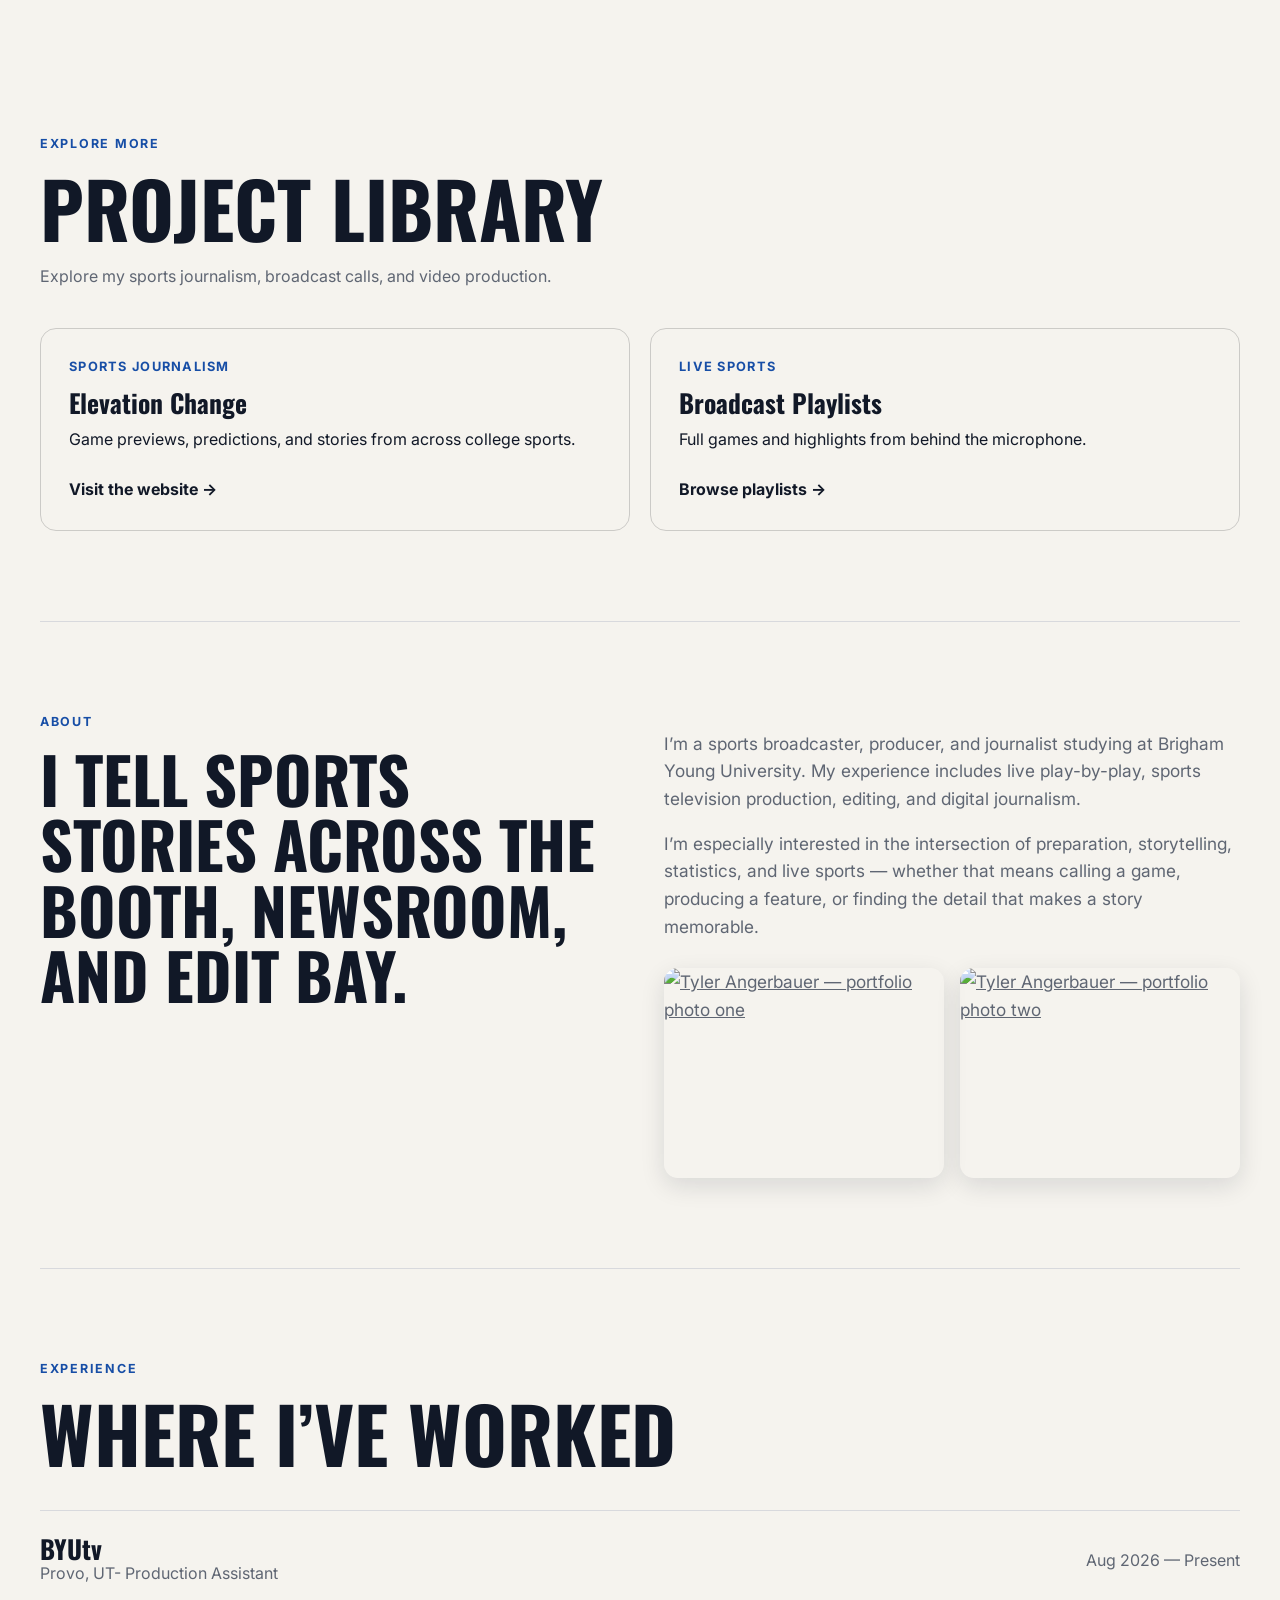
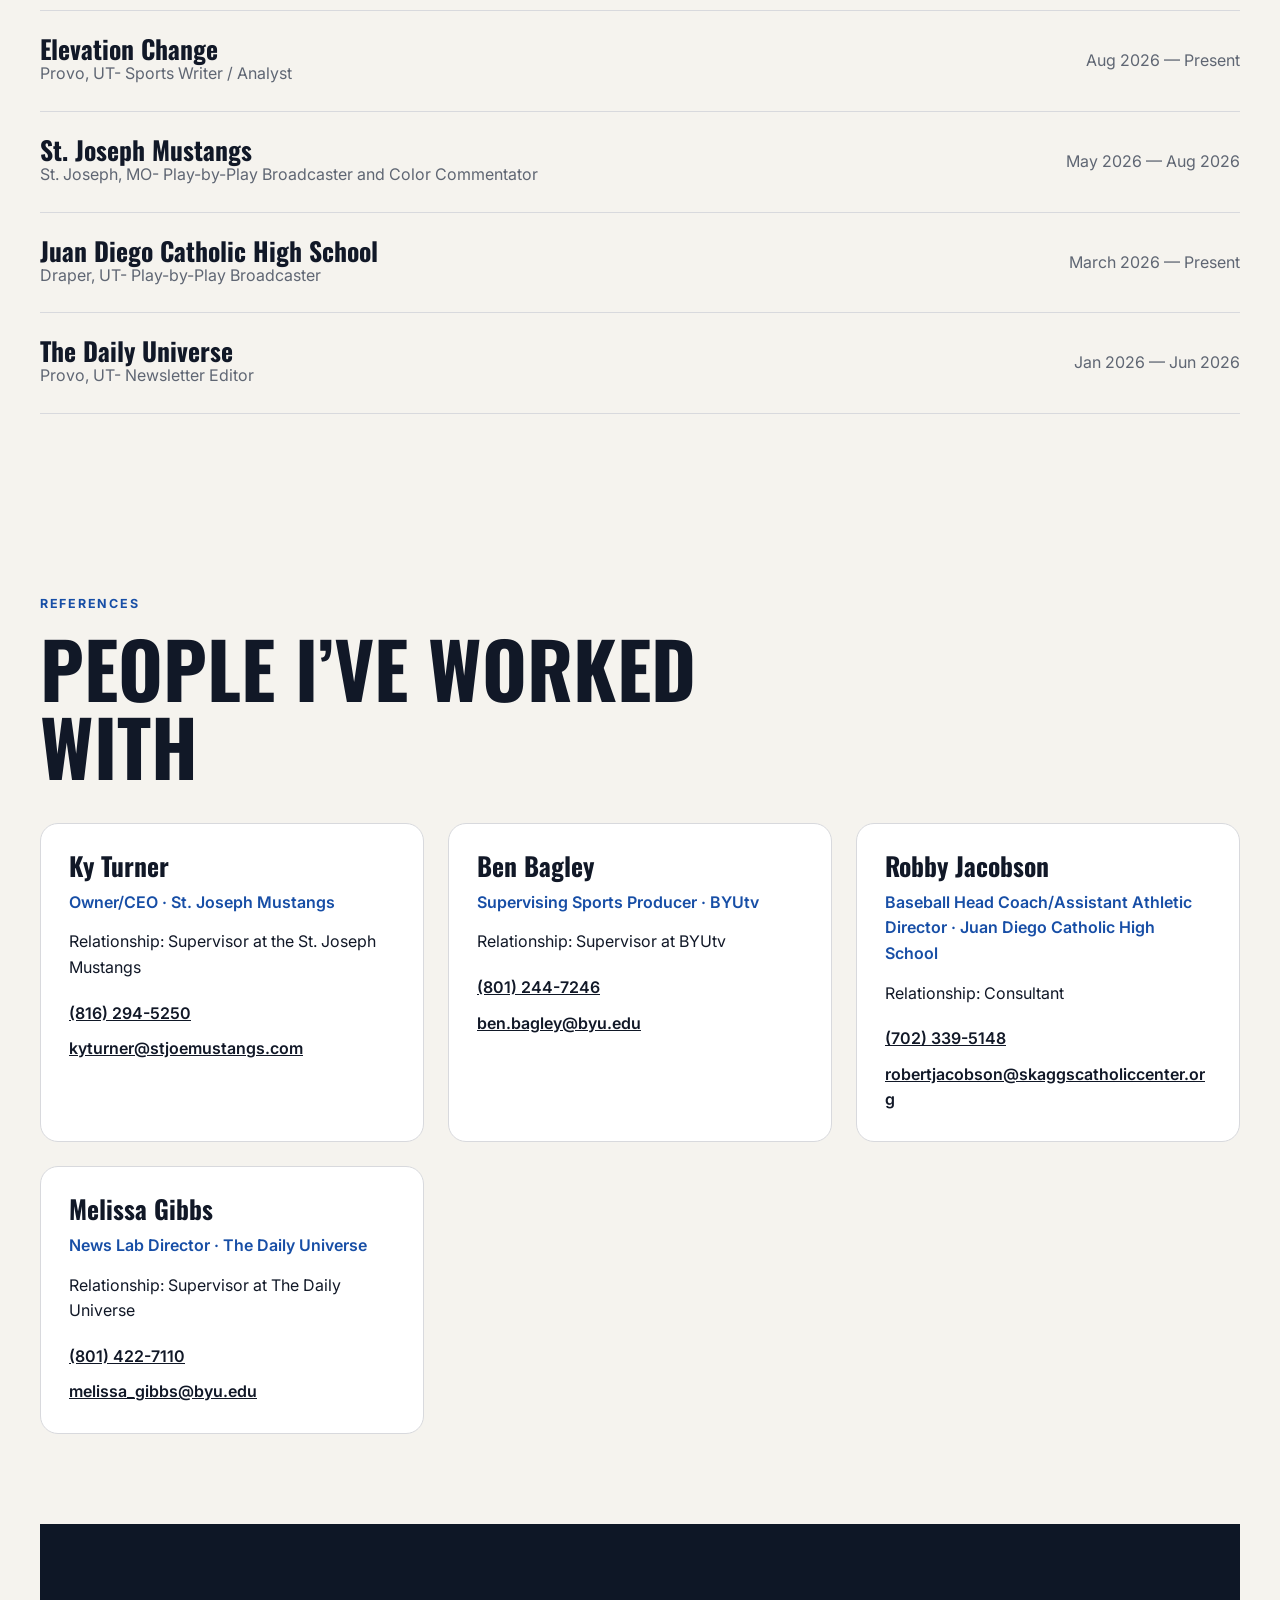
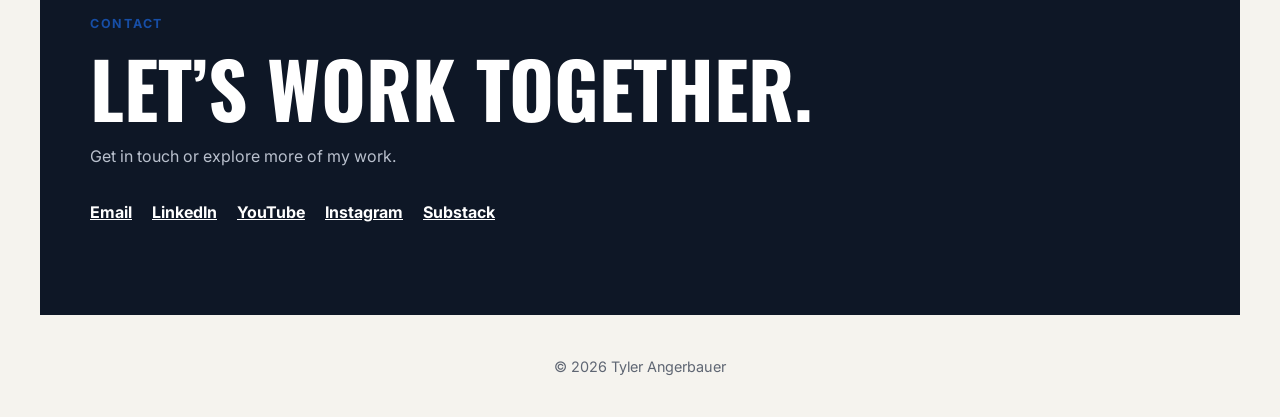
==== commit 214f1634: "Update index.html" ====
--- a/index.html
+++ b/index.html
@@ -88,9 +88,11 @@
     <nav class="nav" aria-label="Primary navigation">
       <a href="#work">Work</a>
       <!-- NEW: navigation link to the project library -->
+      <a href="samples.html">Writing & Social Media</a>
       <a href="#library">Project Library</a>
       <a href="#about">About</a>
       <a href="#experience">Experience</a>
+      <a href="#references">References</a>
       <a href="#contact">Contact</a>
     </nav>
   </header>
@@ -104,7 +106,7 @@
         <p class="hero-text">Live sports, video storytelling, and journalism built around the moments that make people care.</p>
         <div class="hero-actions">
           <a class="button primary" href="#work">View My Work</a>
-          <a class="button secondary" href="Tyler-Angerbauer-Resume-Final.pdf" target="_blank" rel="noopener noreferrer">Resume</a>
+          <a class="button secondary" href="Tyler-Angerbauer-Resume (6).pdf" target="_blank" rel="noopener noreferrer">Resume</a>
         </div>
       </div>
       <img class="hero-media" src="images/broadcaster.JPEG" alt="Tyler Angerbauer broadcasting a sporting event">
@@ -124,13 +126,13 @@
           <div class="project-copy">
             <p class="project-type">Broadcasting</p>
             <h3>Play-by-Play</h3>
-            <p>My favorite home run call from the Mustangs 2026 season. Segment from 26:20–27:03.</p>
+            <p>One half inning from the Mustangs 2026 season. Segment from from 16:19-29:33).</p>
             <a href="https://www.youtube.com/live/yEDp2DZq9nQ?si=alsroyBDhRpE-U74&amp;t=1580" class="text-link" target="_blank" rel="noopener noreferrer">Watch project →</a>
           </div>
         </article>
         <article class="project-card">
           <a href="https://www.byutv.org/2ef67cce-7d24-4460-8469-f6d0db3b4888/could-college-gameday-be-coming-back-to-provo?player-open=true&amp;content-id=2ef67cce-7d24-4460-8469-f6d0db3b4888" target="_blank" rel="noopener noreferrer">
-            <img class="project-image" src="images/Big12PR.png" alt="Thumbnail for a BYUtv Sports Nation feature package" loading="lazy">
+            <img class="project-image" src="Big12PR.png" alt="Thumbnail for a BYUtv Sports Nation feature package" loading="lazy">
           </a>
           <div class="project-copy">
             <p class="project-type">Video Production</p>
@@ -141,13 +143,13 @@
         </article>
         <article class="project-card">
           <a href="https://elevationchange.co/game-of-the-week-oregon-state-colorado-state.html" target="_blank" rel="noopener noreferrer">
-            <img class="project-image" src="images/AdobeStock_434991933_Editorial_Use_Only.jpeg" alt="Oregon State vs. Colorado State game preview" loading="lazy">
+            <img class="project-image" src="AdobeStock_434991933_Editorial_Use_Only.jpeg" alt="Men's Basketball season preview" loading="lazy">
           </a>
           <div class="project-copy">
             <p class="project-type">Journalism</p>
             <h3>Elevation Change</h3>
-            <p>As a journalist, you only get so many words to grab the audience. Here's one of my popular articles with Elevation Change.</p>
-            <a href="https://elevationchange.co/game-of-the-week-oregon-state-colorado-state.html" class="text-link" target="_blank" rel="noopener noreferrer">Read project →</a>
+            <p>As a journalist, you only get so many words to grab the audience. Here's one of my most popular articles with Elevation Change.</p>
+            <a href="https://elevationchange.co/mens-basketball-season-preview.html" class="text-link" target="_blank" rel="noopener noreferrer">Read project →</a>
           </div>
         </article>
       </div>
@@ -221,26 +223,26 @@
     <!-- NEW: Photos below the About text -->
     <div class="about-photos">
       <a
-        href="images/_DSC0789.jpg"
+        href="images/_DSC0718.jpeg"
         target="_blank"
         rel="noopener noreferrer"
         aria-label="Open first photo at full size"
       >
         <img
-          src="images/_DSC0789.jpg"
+          src="images/_DSC0718.jpeg"
           alt="Tyler Angerbauer — portfolio photo one"
           loading="lazy"
         >
       </a>
 
       <a
-        href="images/_DSC0731.jpg"
+        href="_DSC0731.jpg"
         target="_blank"
         rel="noopener noreferrer"
         aria-label="Open second photo at full size"
       >
         <img
-          src="images/_DSC0731.jpg"
+          src="_DSC0731.jpg"
           alt="Tyler Angerbauer — portfolio photo two"
           loading="lazy"
         >
@@ -255,12 +257,79 @@
         <h2>Where I’ve Worked</h2>
       </div>
       <div class="experience-list">
-        <div class="experience-item"><div><h3>BYUtv</h3><p>Production Assistant</p></div><span>Aug 2026 — Present</span></div>
-        <div class="experience-item"><div><h3>St. Joseph Mustangs</h3><p>Play-by-Play Broadcaster and Color Commentator</p></div><span>May 2026 — Aug 2026</span></div>
-        <div class="experience-item"><div><h3>Juan Diego Catholic High School</h3><p>Play-by-Play Broadcaster</p></div><span>March 2026 — Present</span></div>
-        <div class="experience-item"><div><h3>The Daily Universe</h3><p>Newsletter Editor</p></div><span>Jan 2026 — Jun 2026</span></div>
+        <div class="experience-item"><div><h3>BYUtv</h3><p>Provo, UT- Production Assistant</p></div><span>Aug 2026 — Present</span></div>
+        <div class="experience-item"><div><h3>Elevation Change</h3><p>Provo, UT- Sports Writer / Analyst</p></div><span>Aug 2026 — Present</span></div>
+        <div class="experience-item"><div><h3>St. Joseph Mustangs</h3><p>St. Joseph, MO- Play-by-Play Broadcaster and Color Commentator</p></div><span>May 2026 — Aug 2026</span></div>
+        <div class="experience-item"><div><h3>Juan Diego Catholic High School</h3><p>Draper, UT- Play-by-Play Broadcaster</p></div><span>March 2026 — Present</span></div>
+        <div class="experience-item"><div><h3>The Daily Universe</h3><p>Provo, UT- Newsletter Editor</p></div><span>Jan 2026 — Jun 2026</span></div>
       </div>
     </section>
+
+    <!-- REFERENCES SECTION -->
+<section class="section" id="references">
+  <div class="section-heading">
+    <p class="eyebrow">References</p>
+    <h2>People I’ve Worked With</h2>
+  </div>
+
+  <div class="references-grid">
+    <!-- Reference 1 -->
+    <article class="reference-card">
+      <h3>Ky Turner</h3>
+      <p class="reference-role">Owner/CEO · St. Joseph Mustangs</p>
+      <p>Relationship: Supervisor at the St. Joseph Mustangs</p>
+
+      <address>
+        <a href="tel:+18015550123">(816) 294-5250</a>
+        <a href="mailto:reference@example.com">
+          kyturner@stjoemustangs.com
+        </a>
+      </address>
+    </article>
+
+    <!-- Reference 2 -->
+    <article class="reference-card">
+      <h3>Ben Bagley</h3>
+      <p class="reference-role">Supervising Sports Producer · BYUtv</p>
+      <p>Relationship: Supervisor at BYUtv</p>
+
+      <address>
+        <a href="tel:+18015550124">(801) 244-7246</a>
+        <a href="mailto:reference2@example.com">
+          ben.bagley@byu.edu
+        </a>
+      </address>
+    </article>
+
+    <!-- Reference 3 -->
+    <article class="reference-card">
+      <h3>Robby Jacobson</h3>
+      <p class="reference-role">Baseball Head Coach/Assistant Athletic Director · Juan Diego Catholic High School</p>
+      <p>Relationship: Consultant</p>
+
+      <address>
+        <a href="tel:+18015550125">(702) 339-5148</a>
+        <a href="mailto:reference3@example.com">
+          robertjacobson@skaggscatholiccenter.org
+        </a>
+      </address>
+    </article>
+    
+     <!-- Reference 4 -->
+    <article class="reference-card">
+      <h3>Melissa Gibbs</h3>
+      <p class="reference-role">News Lab Director · The Daily Universe</p>
+      <p>Relationship: Supervisor at The Daily Universe</p>
+
+      <address>
+        <a href="tel:+18015550124">(801) 422-7110</a>
+        <a href="mailto:reference2@example.com">
+          melissa_gibbs@byu.edu
+        </a>
+      </address>
+    </article>
+  </div>
+</section>
 
     <section class="section contact" id="contact">
       <p class="eyebrow">Contact</p>
@@ -272,6 +341,7 @@
         <a href="https://www.linkedin.com/in/tyler-angerbauer-a2baa5304/" target="_blank" rel="noopener noreferrer">LinkedIn</a>
         <a href="https://www.youtube.com/@tylerangerbauer" target="_blank" rel="noopener noreferrer">YouTube</a>
         <a href="https://www.instagram.com/ty.angerbauer/" target="_blank" rel="noopener noreferrer">Instagram</a>
+        <a href="https://substack.com/@tylerangerbauer" target="_blank" rel="noopener noreferrer">Substack</a>
       </div>
     </section>
   </main>
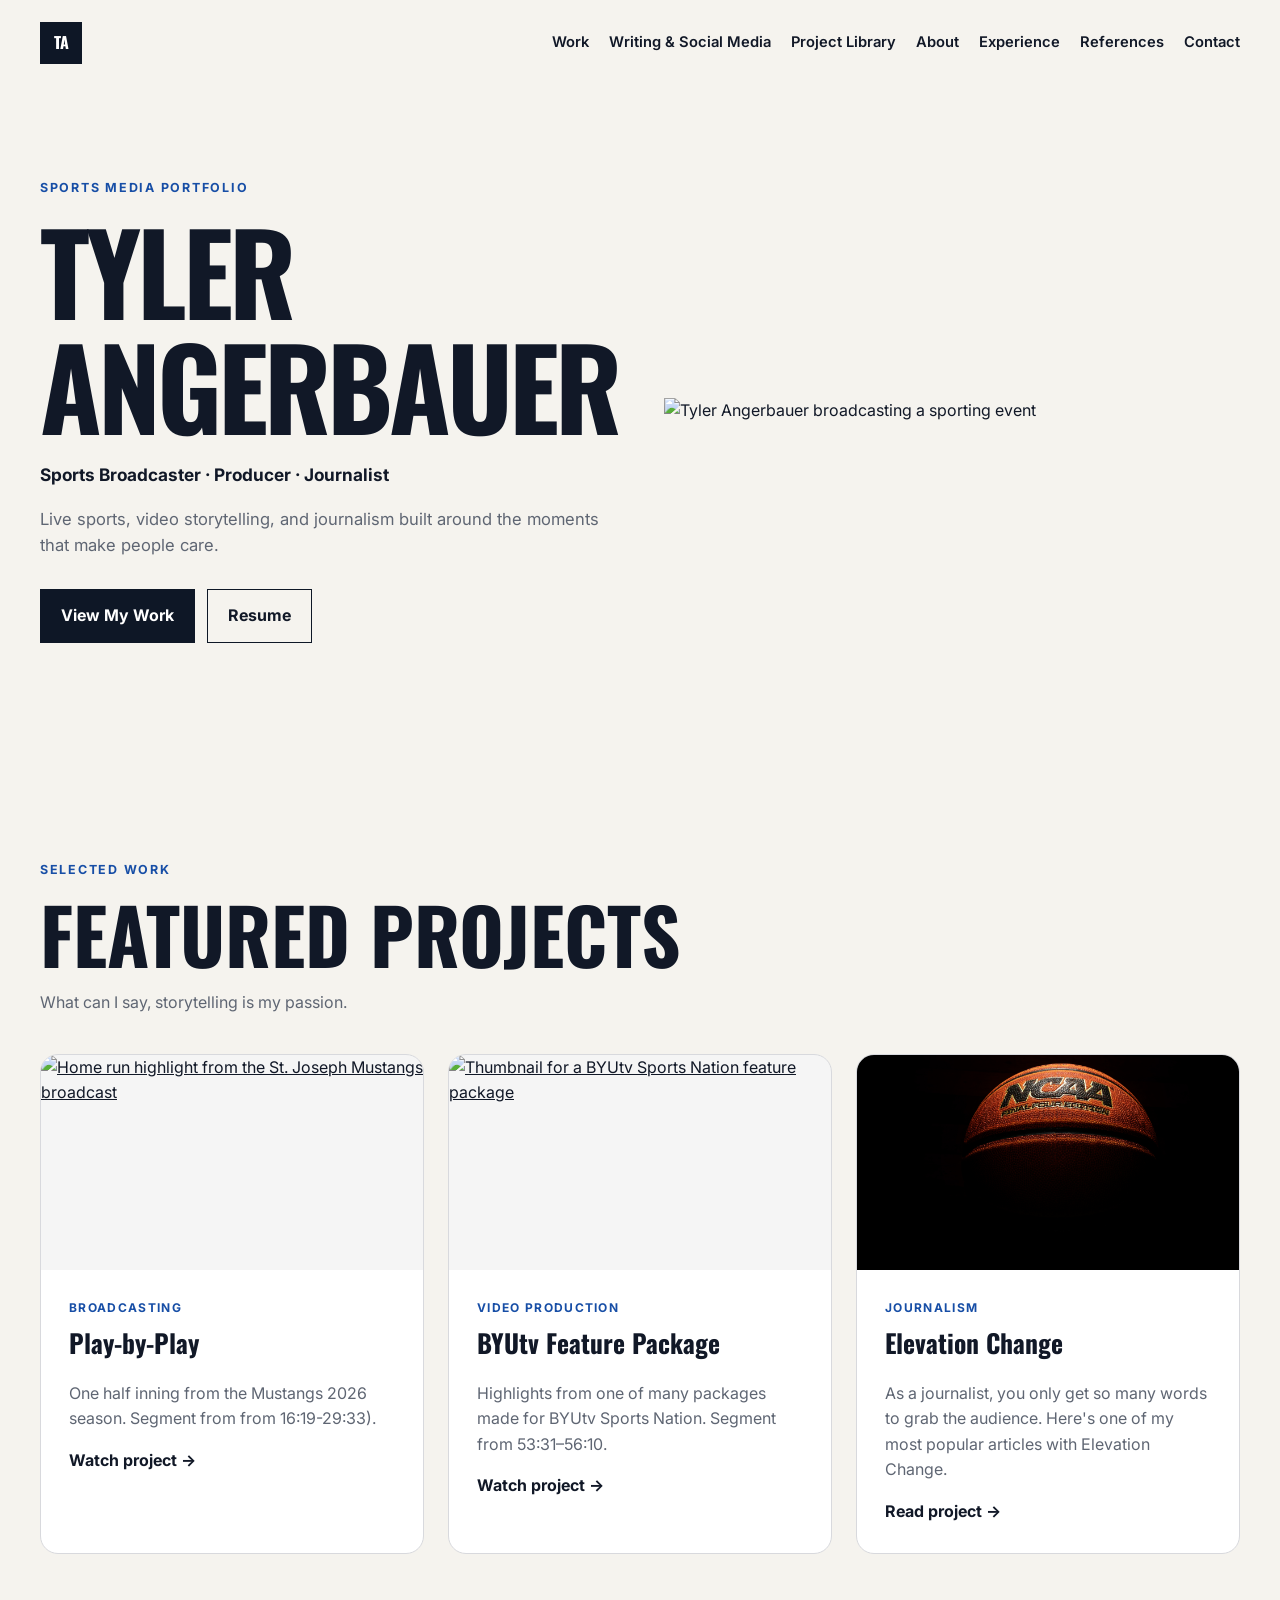
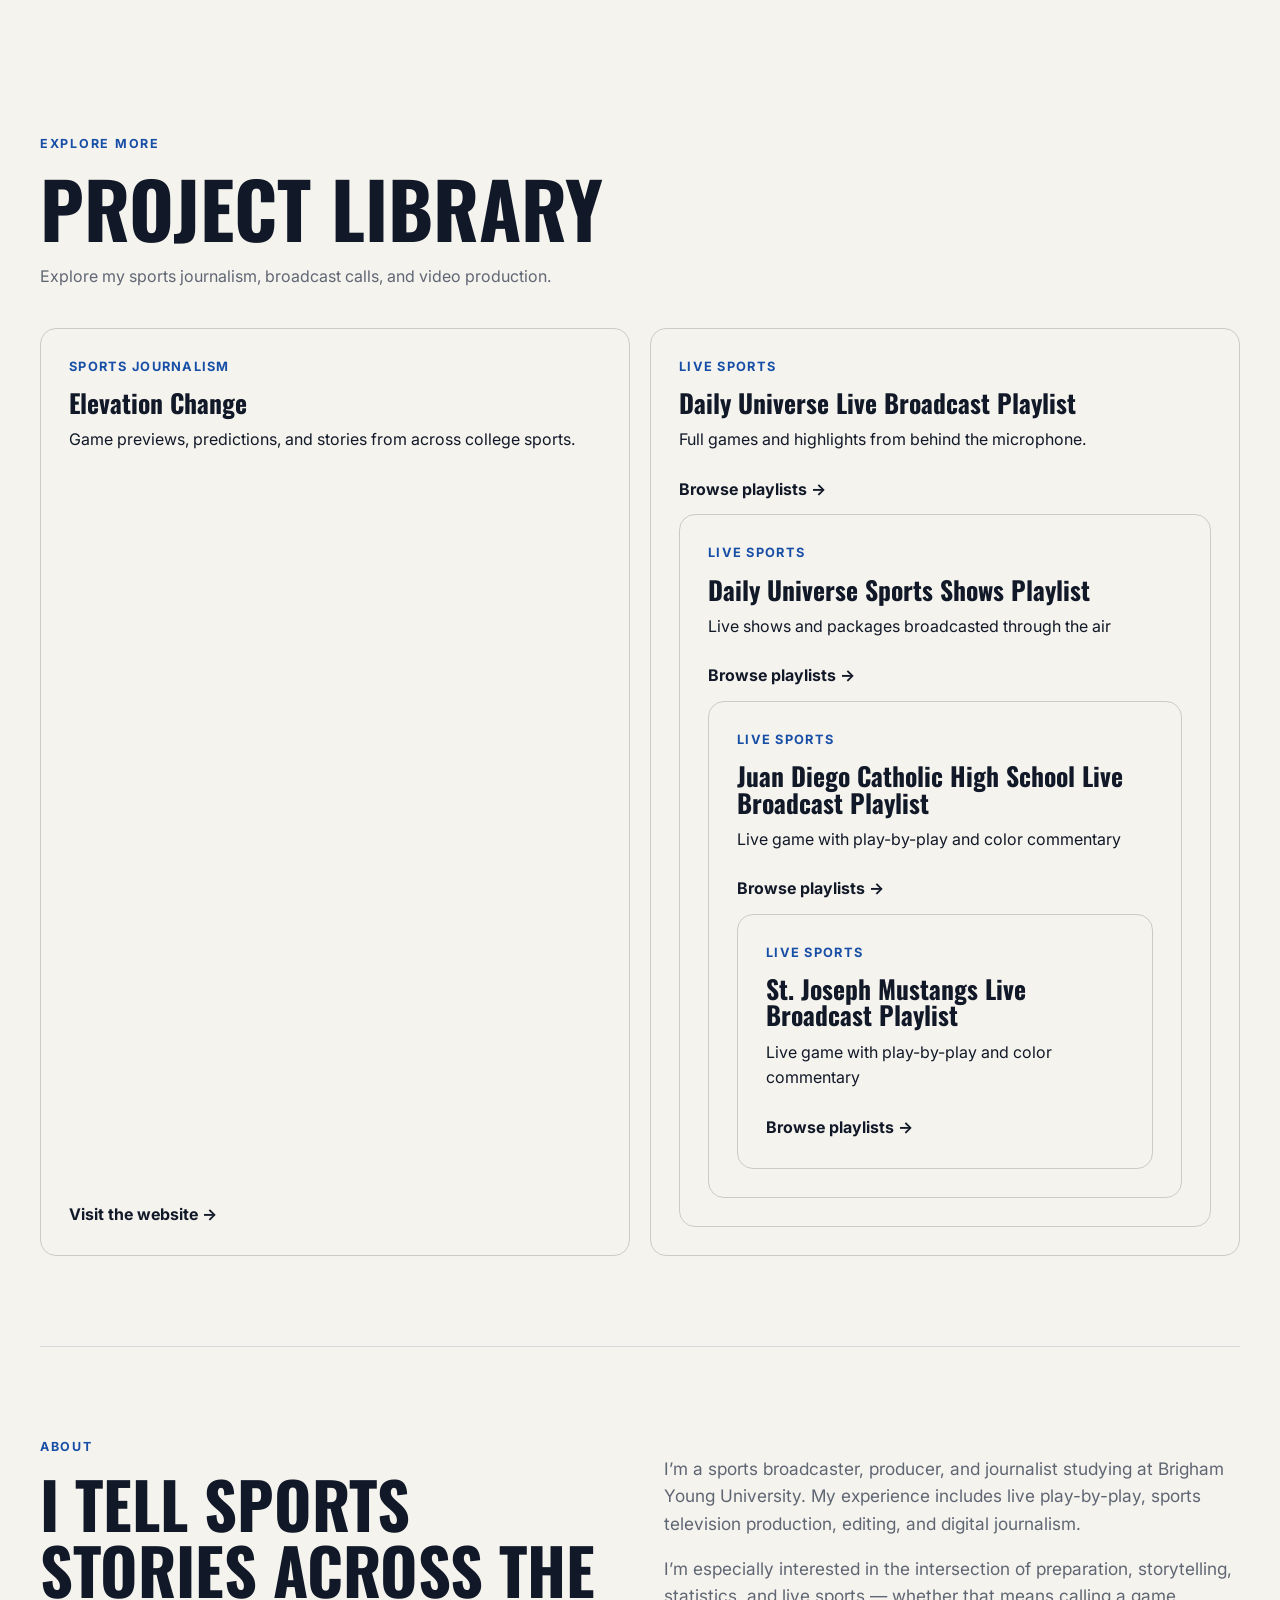
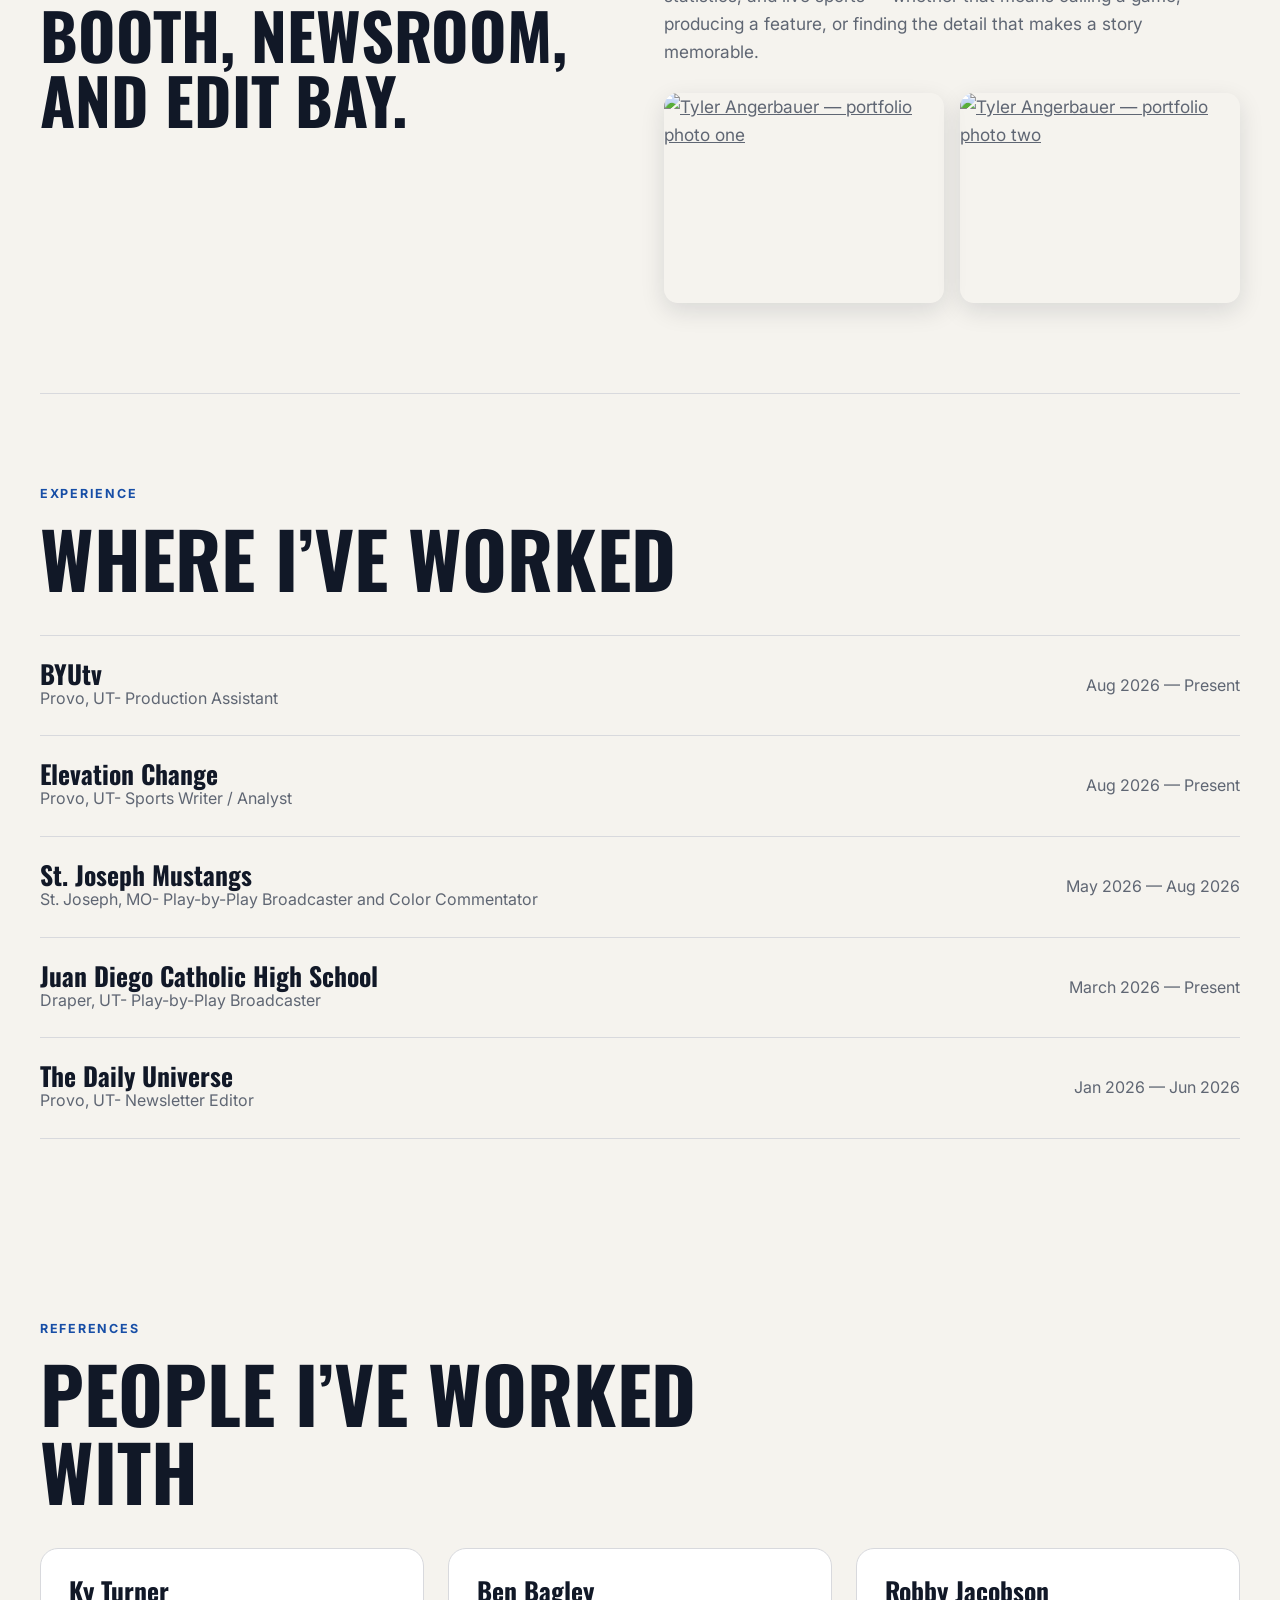
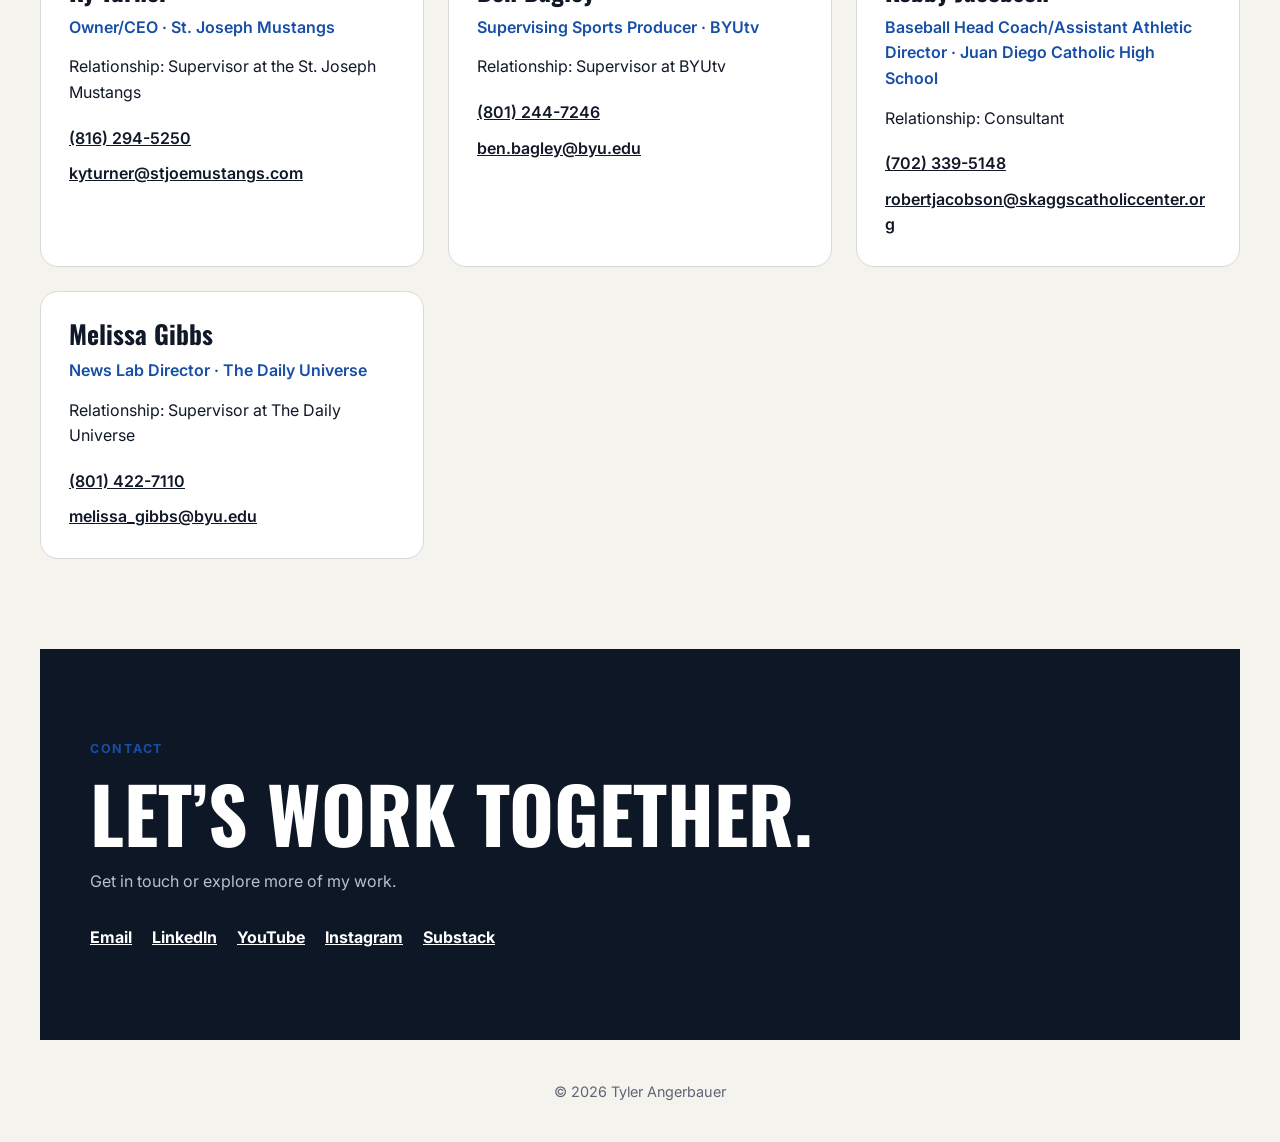
==== commit ca8df8f7: "Update index.html" ====
--- a/index.html
+++ b/index.html
@@ -142,8 +142,8 @@
           </div>
         </article>
         <article class="project-card">
-          <a href="https://elevationchange.co/game-of-the-week-oregon-state-colorado-state.html" target="_blank" rel="noopener noreferrer">
-            <img class="project-image" src="AdobeStock_434991933_Editorial_Use_Only.jpeg" alt="Men's Basketball season preview" loading="lazy">
+          <a href="https://elevationchange.co/mens-basketball-season-preview.html" target="_blank" rel="noopener noreferrer">
+            <img class="project-image" src="images/AdobeStock_434991933_Editorial_Use_Only.jpeg" alt="Men's Basketball season preview" loading="lazy">
           </a>
           <div class="project-copy">
             <p class="project-type">Journalism</p>
@@ -181,11 +181,32 @@
         </article>
         <article class="library-card">
           <p class="project-type">Live Sports</p>
-          <h3>Broadcast Playlists</h3>
+          <h3>Daily Universe Live Broadcast Playlist</h3>
           <p>Full games and highlights from behind the microphone.</p>
           <!-- EDIT: Replace the href below with your specific YouTube playlist URL.
                Until then, this opens the playlists tab on your channel. -->
-          <a class="text-link" href="https://www.youtube.com/@tylerangerbauer/playlists" target="_blank" rel="noopener noreferrer">Browse playlists →</a>
+          <a class="text-link" href="https://www.youtube.com/watch?v=1nTgsBXeC7k&list=PLZqaZu6YrlQ8" target="_blank" rel="noopener noreferrer">Browse playlists →</a>
+           <article class="library-card">
+          <p class="project-type">Live Sports</p>
+          <h3>Daily Universe Sports Shows Playlist</h3>
+          <p>Live shows and packages broadcasted through the air</p>
+          <!-- EDIT: Replace the href below with your specific YouTube playlist URL.
+               Until then, this opens the playlists tab on your channel. -->
+          <a class="text-link" href="https://www.youtube.com/watch?v=u0cS7wMrWB4&list=PLUMxEbsDo138&index=1" target="_blank" rel="noopener noreferrer">Browse playlists →</a>
+        <article class="library-card">
+          <p class="project-type">Live Sports</p>
+          <h3>Juan Diego Catholic High School Live Broadcast Playlist</h3>
+          <p>Live game with play-by-play and color commentary</p>
+          <!-- EDIT: Replace the href below with your specific YouTube playlist URL.
+               Until then, this opens the playlists tab on your channel. -->
+          <a class="text-link" href="https://www.youtube.com/watch?v=DVCaBpk7K9k&list=PLJAbjjWogFZw" target="_blank" rel="noopener noreferrer">Browse playlists →</a>
+          <article class="library-card">
+          <p class="project-type">Live Sports</p>
+          <h3>St. Joseph Mustangs Live Broadcast Playlist</h3>
+          <p>Live game with play-by-play and color commentary</p>
+          <!-- EDIT: Replace the href below with your specific YouTube playlist URL.
+               Until then, this opens the playlists tab on your channel. -->
+          <a class="text-link" href="https://www.youtube.com/watch?v=GPFl9jI23p4&list=PL5KhPd8ZboLoCHV03FySSjtx0JzMASgH1" target="_blank" rel="noopener noreferrer">Browse playlists →</a>
         </article>
         <!-- <article class="library-card">
           <p class="project-type">Video Production</p>
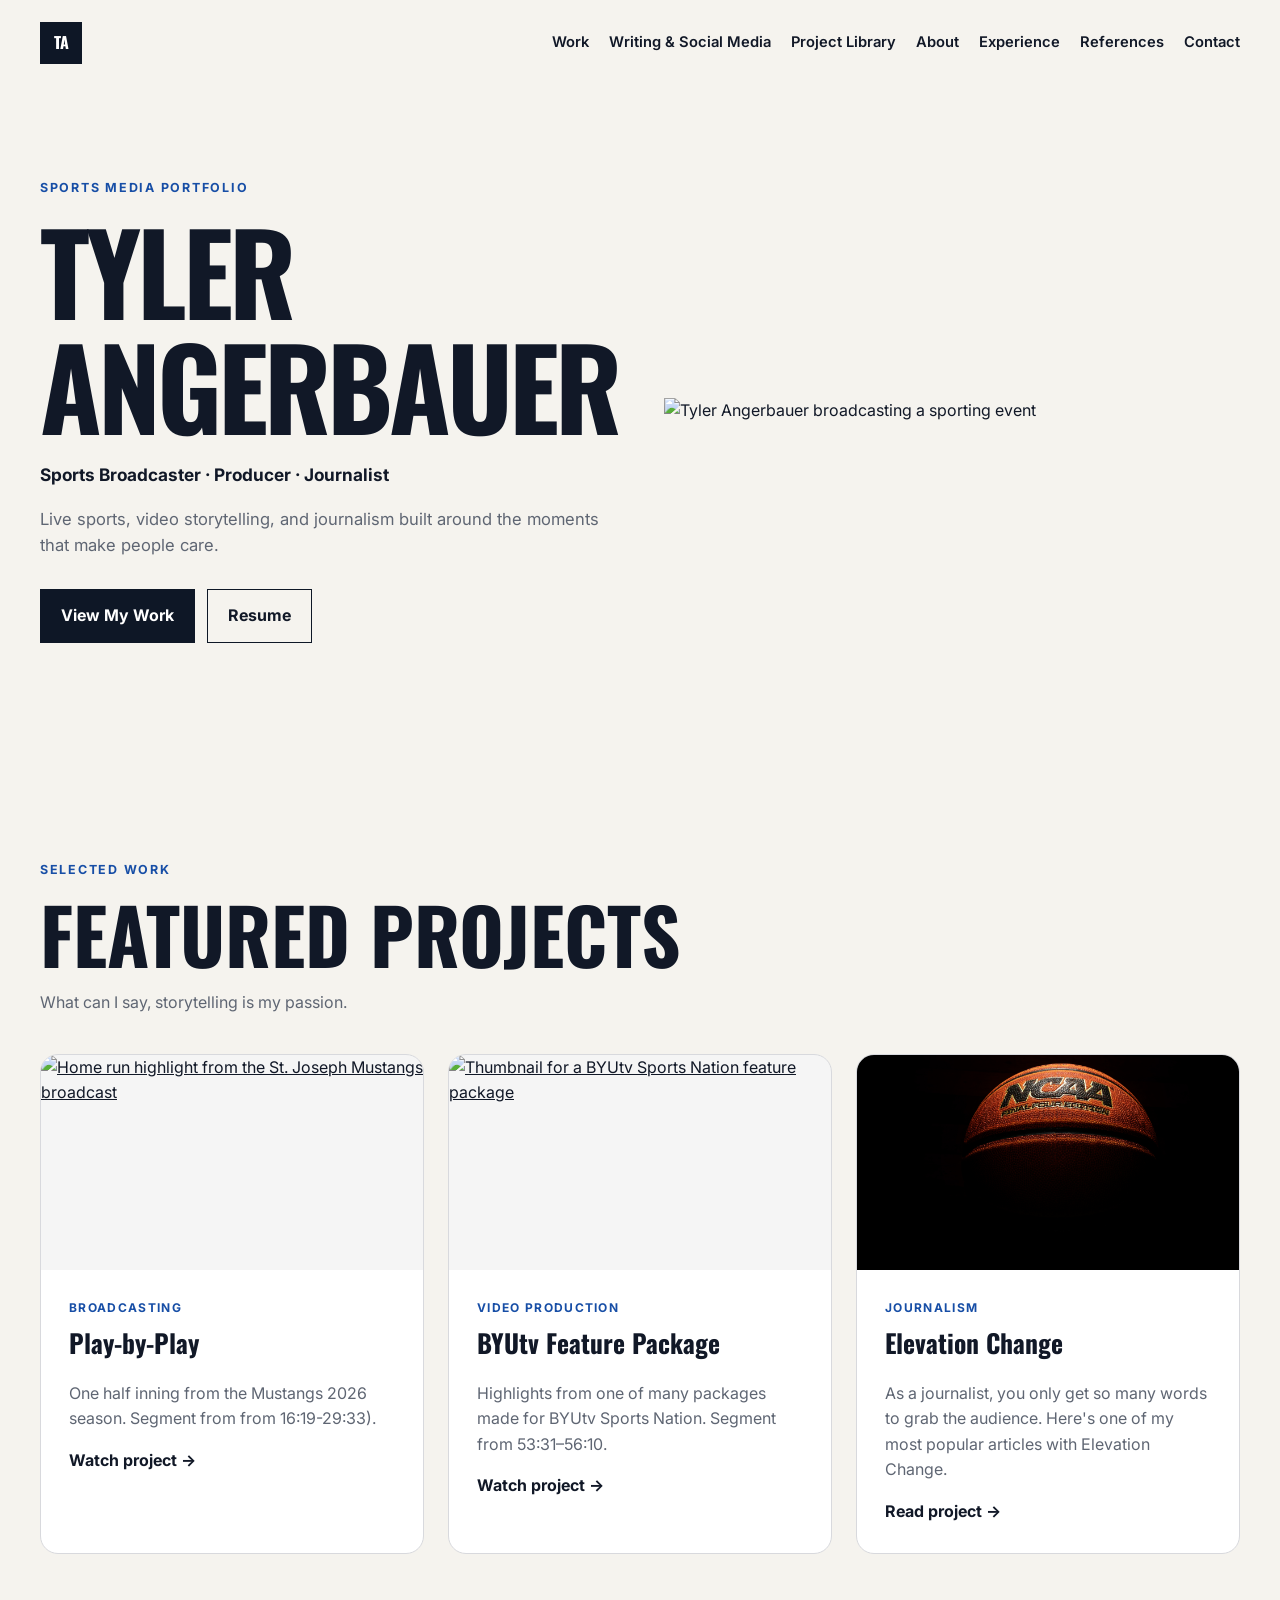
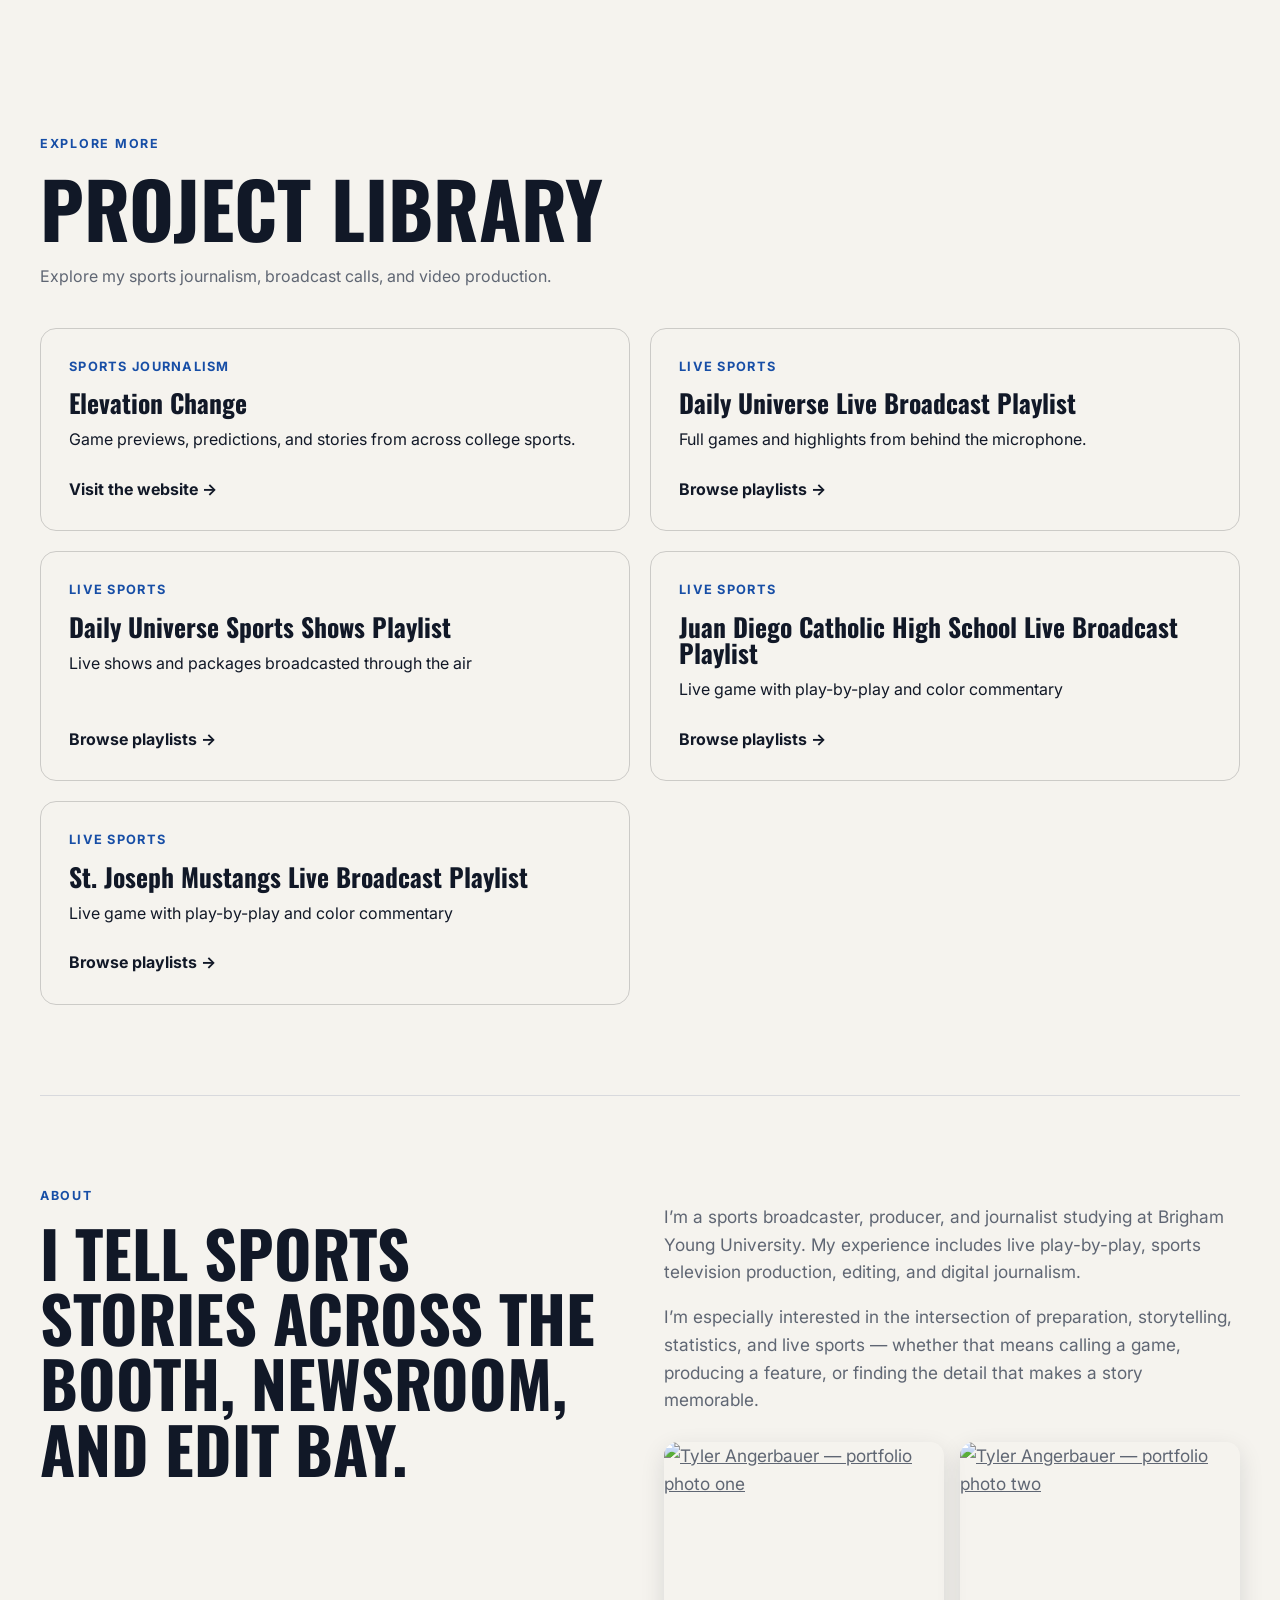
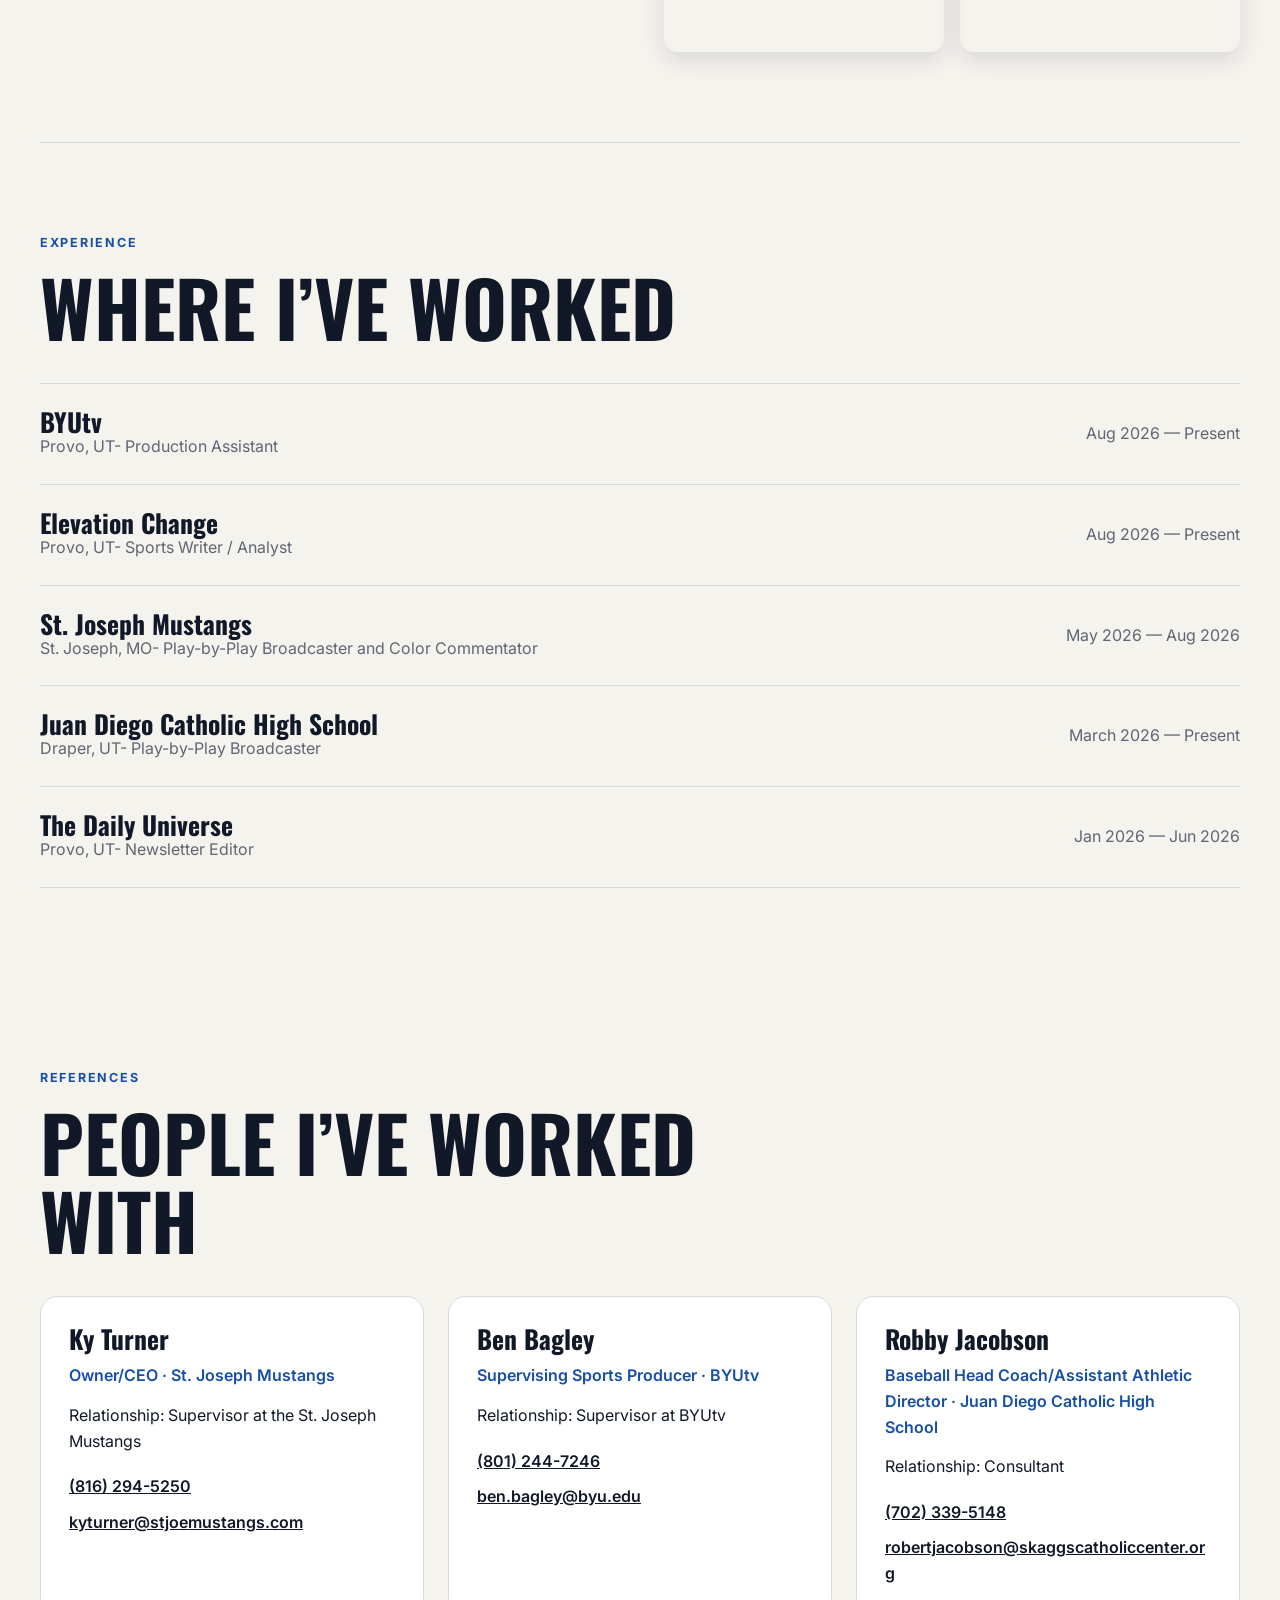
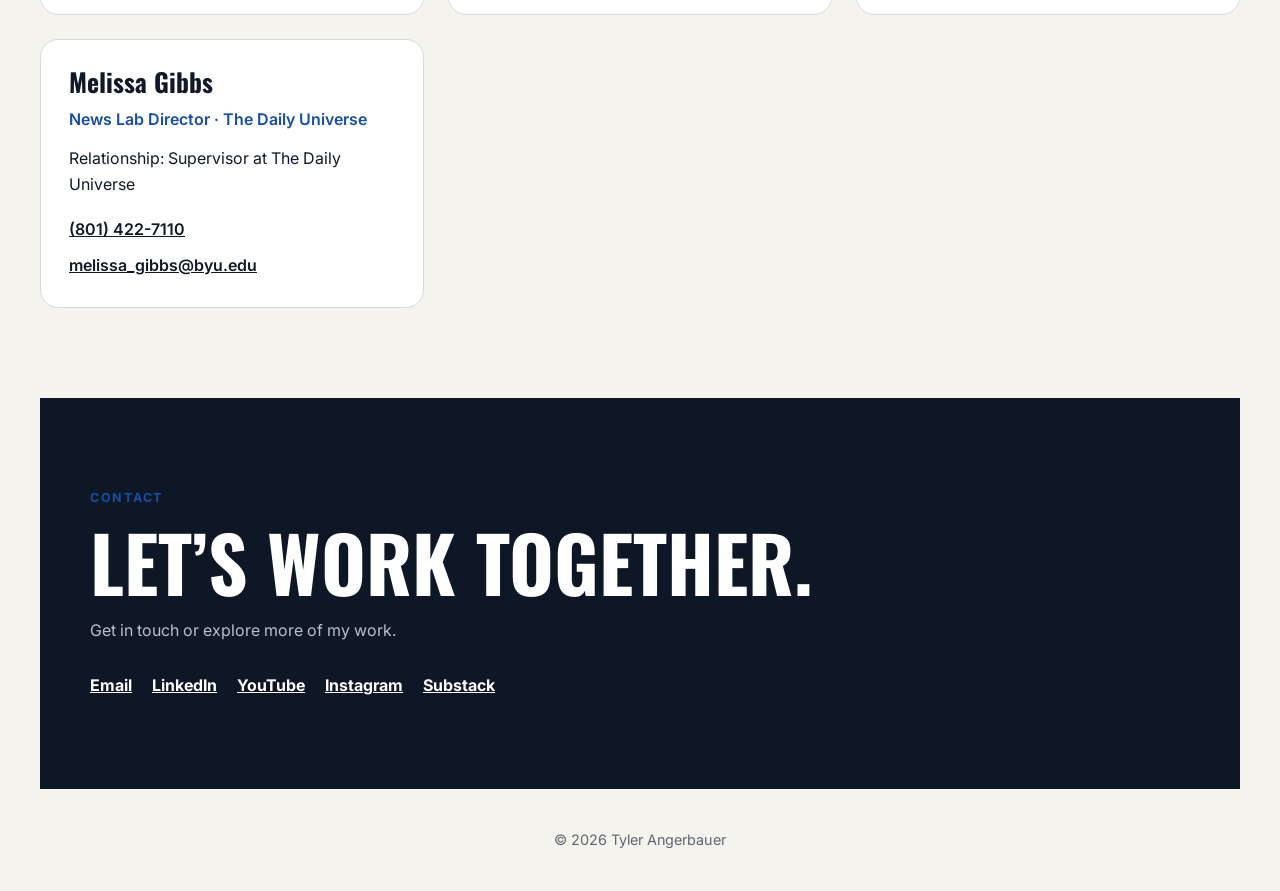
==== commit d2f90f55: "Update index.html" ====
--- a/index.html
+++ b/index.html
@@ -186,21 +186,24 @@
           <!-- EDIT: Replace the href below with your specific YouTube playlist URL.
                Until then, this opens the playlists tab on your channel. -->
           <a class="text-link" href="https://www.youtube.com/watch?v=1nTgsBXeC7k&list=PLZqaZu6YrlQ8" target="_blank" rel="noopener noreferrer">Browse playlists →</a>
-           <article class="library-card">
+          </article>
+          <article class="library-card">
           <p class="project-type">Live Sports</p>
           <h3>Daily Universe Sports Shows Playlist</h3>
           <p>Live shows and packages broadcasted through the air</p>
           <!-- EDIT: Replace the href below with your specific YouTube playlist URL.
                Until then, this opens the playlists tab on your channel. -->
           <a class="text-link" href="https://www.youtube.com/watch?v=u0cS7wMrWB4&list=PLUMxEbsDo138&index=1" target="_blank" rel="noopener noreferrer">Browse playlists →</a>
-        <article class="library-card">
+         </article>
+            <article class="library-card">
           <p class="project-type">Live Sports</p>
           <h3>Juan Diego Catholic High School Live Broadcast Playlist</h3>
           <p>Live game with play-by-play and color commentary</p>
           <!-- EDIT: Replace the href below with your specific YouTube playlist URL.
                Until then, this opens the playlists tab on your channel. -->
           <a class="text-link" href="https://www.youtube.com/watch?v=DVCaBpk7K9k&list=PLJAbjjWogFZw" target="_blank" rel="noopener noreferrer">Browse playlists →</a>
-          <article class="library-card">
+        </article> 
+              <article class="library-card">
           <p class="project-type">Live Sports</p>
           <h3>St. Joseph Mustangs Live Broadcast Playlist</h3>
           <p>Live game with play-by-play and color commentary</p>
